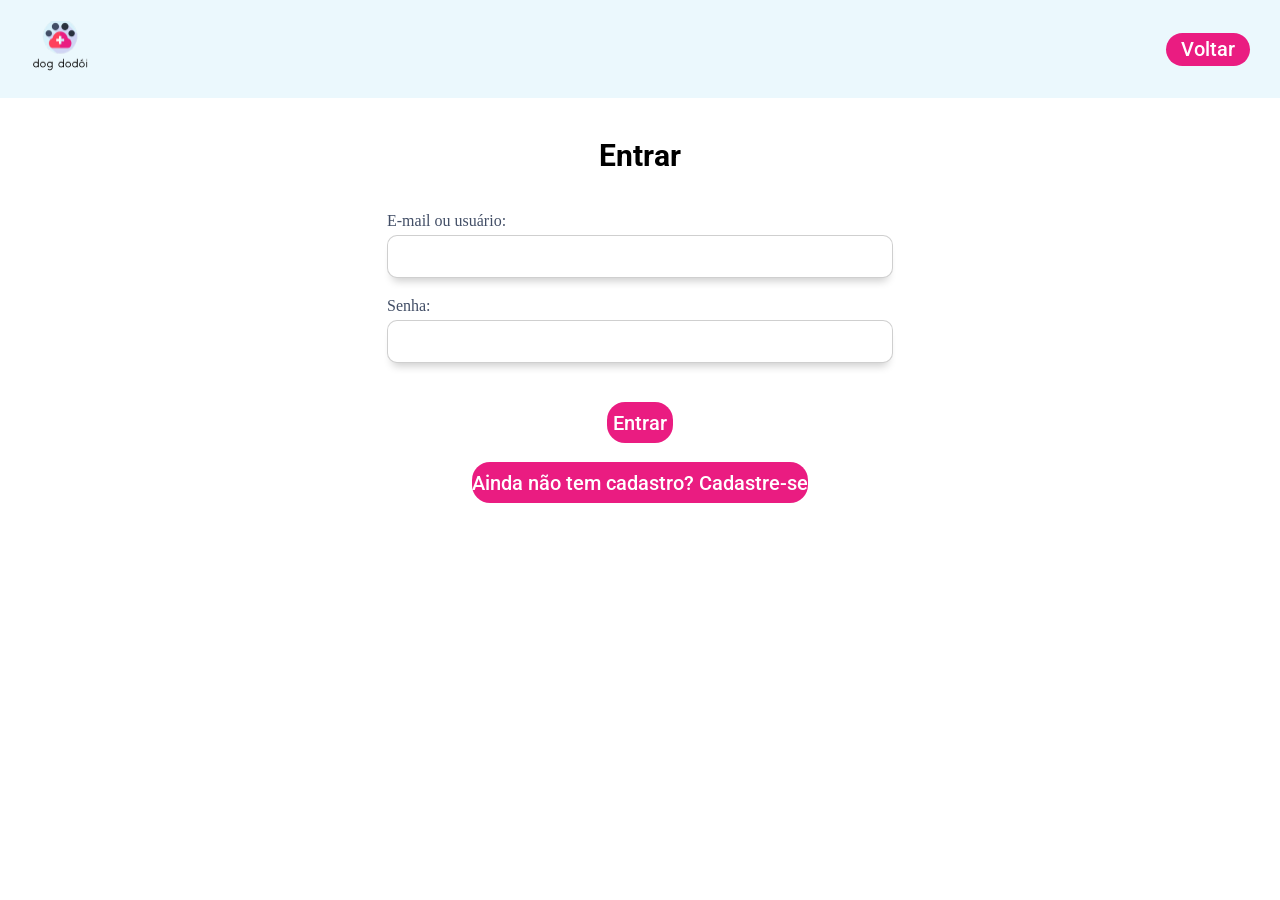
==== front/cliente.html @ 7dbb7b25 "Adiciona funcionalidade em JavaScript e corrige o HTML - Achata a estrutura: front/, img/ e styles/ " ====
<!DOCTYPE html>
<html lang="pt-br" data-protegida>
<head>
    <meta charset="UTF-8">
    <meta name="viewport" content="width=device-width, initial-scale=1.0">
    <title>Cadastro de clientes | Dog Dodói</title>
    <link rel="preconnect" href="https://fonts.googleapis.com">
    <link rel="preconnect" href="https://fonts.gstatic.com" crossorigin>
    <link rel="stylesheet" href="https://fonts.googleapis.com/css2?family=Inter:wght@400;500;700&family=Roboto:wght@400;500;700&display=swap">
    <link rel="stylesheet" href="../styles/Cliente.css">
    <link rel="stylesheet" href="../styles/componentes.css">
    <script src="../js/storage.js"></script>
    <script src="../js/util.js"></script>
    <script src="../js/auth.js"></script>
    <script src="../js/mascaras.js"></script>
    <script src="../js/cliente.js" defer></script>
</head>
<body>
    <header>
        <figure>
            <a href="dashBoard.html"><img src="../img/logo.png" alt="Dog Dodói - voltar ao painel"></a>
        </figure>
        <nav>
            <a href="index.html" data-sair>Sair</a>
        </nav>
    </header>

    <main>
        <form id="form-cliente">

        <h1 id="titulo">Cadastro de clientes</h1>

        <section class="pri">
            <div class="arr">
                <div class="nome">
                    <label for="nome">Nome completo</label>
                    <input type="text" id="nome" name="nome" required>
                </div>

                <div class="email">
                    <label for="email">E-mail</label>
                    <input type="email" id="email" name="email" required>
                </div>
            </div>
            <div class="arr">
                <div class="cpf">
                    <label for="cpf">CPF</label>
                    <input type="text" id="cpf" name="cpf" required inputmode="numeric"
                           data-mascara="cpf" placeholder="000.000.000-00">
                </div>

                <div class="zapp">
                    <label for="whatsapp">WhatsApp</label>
                    <input type="tel" id="whatsapp" name="whatsapp" required minlength="14"
                           data-mascara="telefone" placeholder="(18) 99123-1234">
                </div>

                <div class="outro">
                    <label for="outro-contato">Outro contato (opcional)</label>
                    <input type="tel" id="outro-contato" name="outroContato" minlength="14"
                           data-mascara="telefone">
                </div>

                <div class="data">
                    <label for="nascimento">Data de nascimento</label>
                    <input type="date" id="nascimento" name="nascimento" required>
                </div>
            </div>
        </section>

        <h2 class="p2">Endereço</h2>

        <section class="seg">
            <div class="arr">
            <div class="cep">
                <label for="cep">CEP</label>
                <input type="text" id="cep" name="cep" required inputmode="numeric" pattern="\d{5}-\d{3}"
                       title="CEP no formato 00000-000" data-mascara="cep" placeholder="00000-000">
            </div>

            <div class="cid">
                <label for="cidade">Cidade</label>
                <input type="text" id="cidade" name="cidade" required>
            </div>

            <div class="uf">
                <label for="uf">UF</label>
                <input type="text" id="uf" name="uf" required maxlength="2" pattern="[A-Za-z]{2}" title="Sigla do estado, ex.: SP">
            </div>
            </div>
            <div class="arr">
            <div class="rua">
                <label for="rua">Rua</label>
                <input type="text" id="rua" name="rua" required>
            </div>

            <div class="numero">
                <label for="numero">Número</label>
                <input type="text" id="numero" name="numero" required>
            </div>

            <div class="bairro">
                <label for="bairro">Bairro</label>
                <input type="text" id="bairro" name="bairro" required>
            </div>
            </div>
        </section>

        <section class="but">

                <div class="verde">
                    <button type="submit">Salvar</button>
                </div>

                <div class="vermelho">
                    <button type="button" id="cancelar">Cancelar</button>
                </div>

        </section>

        </form>
    </main>
</body>
</html>
---- styles/Cliente.css ----
* {
    margin: 0;
    padding: 0;
    border: 0;
}

a{
    text-decoration: none;
    font-family: 'Roboto', sans-serif;
    color: #FFFFFF;
    border-radius: 1.49vw;
    background-color: #EA1C81;
    font-size: 1.6vw;
}

header{
    background-color:#D8F1FB82;
    display: flex;
    justify-content: space-between;
}

header img{
    width: 5.23vw;
    height: 4.15vw;
    margin: 0.91vw 0 0.99vw 7.47vw;
}

header a{
    padding: 0.6vw  1.24vw 0.6vw;
}

header nav{
    margin: 2.07vw 4.15vw 2.07vw 0;
}

:hover button{
    cursor: pointer;
}

form input{
    display: block !important;
    border: 1px solid rgba(0, 0, 0, 0.19);
    box-shadow: 0px 8px 8px -5px rgba(0, 0, 0, 0.2);
    border-radius: 10px;
    margin-top: 0.41px;
}

label{
    color:#424E66;
    font-size: 0.99vw;
    margin-left: 0.49vw;
    font-family: 'Inter', sans-serif;
}

h1, h2{
    font-weight: 700;
    font-size: 2.49vw;
    font-family: 'Roboto', sans-serif;
    margin-left: 0.49vw;
}

.pri div{
    margin-top: 2.99vw;
}

.pri h1{
    margin-bottom: 0.74vw;
}

.seg div{
    margin-top: 1.99vw;
}

.p2{
    margin-top: 2.99vw;
}

.but{
    display: flex;
}

.but button{
    margin: 2.65vw 1.16vw 10.46vw 1.41vw;
    border-radius: 1.49vw;
    width: 18.27vw;
    height: 3.40vw;
    color:#FFFFFF;
    font-weight: 500;
    font-size: 1.66vw;
    font-family: 'Roboto', sans-serif;
}

.verde button{
    background: #1CF365;
}

.vermelho button{
    background: #DF2F2F;
}

.nome input{
    width: 40vw;
    height: 3.23vw;
}

.email input{
    width: 37.62vw;
    height: 3.23vw;
}

.cpf input{
    width: 25.58vw;
    height: 3.23vw;
}

.zapp input{
    width: 20vw;
    height: 3.23vw;
}

.outro input{
    width: 24.66vw;
    height: 3.23vw;
}

.data input{
    width: 11.12vw;
    height: 3.23vw;
}

.cep input{
    width: 25.58vw;
    height: 3.23vw;
}

.cid input{
    width: 45vw;
    height: 3.23vw;
}

.uf input{
    width: 11.12vw;
    height: 3.23vw;
}

.rua input{
    width: 45vw;
    height: 3.23vw;
}

.numero input{
    width: 11.12vw;
    height: 3.23vw;
}

.bairro input{
    width: 25.58vw;
    height: 3.23vw;
}

.numero{
    margin-right: 1.7vw;
}

.arr{
    display: flex;
}

.nome{
    margin-right: 2vw;
}

.cpf{
    margin-right: 3vw;
}

.zapp{
    margin-right: 2.6vw;
}

.outro{
    margin-right: 1.7vw;
}

.cep{
    margin-right: 3vw;
}

.cid{
    margin-right: 1.7vw;
}

.rua{
    margin-right:1.7vw;
}

@media screen and (max-width: 768px) {
    /* Estilos para telas menores que 768px */
    main {
    margin: 36px 8px 126px 8px;
    }
    
    header {
    flex-direction: column;
    }
    
    header img {
    margin: 11px auto 12px auto;
    }
    
    header nav {
    margin: 10px auto 25px auto;
    }
    
    .but {
    flex-direction: column;
    }
    
    .but button {
    margin: 16px auto 32px auto;
    }
    
    .arr {
    flex-direction: column;
    }
    
    .nome,
    .cpf,
    .zapp,
    .outro,
    .cep,
    .cid,
    .rua,
    .numero {
    margin-right: 0px;
    margin-bottom: 10px;
    }
    
    .nome input {
    width: 100%;
    }
    
    .email input {
    width: 100%;
    }
    
    .cpf input {
    width: 100%;
    }
    
    .zapp input {
    width: 100%;
    }
    
    .outro input {
    width: 100%;
    }
    
    .data input {
    width: 100%;
    }
    
    .cep input {
    width: 100%;
    }
    
    .cid input {
    width: 100%;
    }
    
    .uf input {
    width: 100%;
    }
    
    .rua input {
    width: 100%;
    }
    
    .numero input {
    width: 100%;
    }
    
    .bairro input {
    width: 100%;
    }
    }
    
    @media screen and (min-width: 769px) and (max-width: 1024px) {
    /* Estilos para telas entre 769px e 1024px */
    main {
    margin: 36px 16px 126px 16px;
    }
    
    header img {
    margin: 11px 0px 12px 60px;
    }
    }
    
    @media screen and (min-width: 1025px) {
    /* Estilos para telas maiores que 1024px */
    main {
    margin: 36px 16px 126px 90px;
    }
    
    header img {
    margin: 11px 0px 12px 90px;
    }
    }
---- styles/componentes.css ----
/* Elementos criados pelo JavaScript (avisos, tabelas, cards do painel).
   Carregado depois do CSS de cada página. */

:root {
    --rosa: #EA1C81;
    --texto: #424E66;
    --verde: #1E8E3E;
    --vermelho: #C62828;
}

/* Some da tela, mas continua sendo lido por leitores de tela. */
.oculto {
    position: absolute;
    width: 1px;
    height: 1px;
    overflow: hidden;
    clip: rect(0 0 0 0);
    white-space: nowrap;
}

/* Foco visível para quem navega pelo teclado. */
:focus-visible {
    outline: 3px solid var(--rosa);
    outline-offset: 2px;
}

/* O logo virou link; não herda o estilo de botão dos outros links. */
header figure a {
    background: none !important;
    padding: 0 !important;
}

.toast {
    position: fixed;
    right: 16px;
    bottom: 16px;
    z-index: 10;
    max-width: min(420px, calc(100vw - 32px));
    padding: 14px 18px;
    border-radius: 12px;
    color: #FFFFFF;
    font-family: 'Roboto', sans-serif;
    font-size: 16px;
    box-shadow: 0 8px 24px rgba(0, 0, 0, 0.2);
    animation: toast-entrar 0.25s ease-out;
}

.toast-sucesso { background: var(--verde); }
.toast-erro { background: var(--vermelho); }

@keyframes toast-entrar {
    from { opacity: 0; transform: translateY(12px); }
}

/* Painel */
.titulo-pagina {
    font-family: 'Roboto', sans-serif;
    font-size: 28px;
    margin: 24px 0;
}

.subtitulo {
    font-family: 'Roboto', sans-serif;
    font-size: 20px;
    margin: 32px 0 12px;
}

section > main {
    flex: 1;
    min-width: 0;
    padding-bottom: 40px;
}

.cards {
    display: grid;
    grid-template-columns: repeat(auto-fill, minmax(220px, 1fr));
    gap: 20px;
}

a.card {
    display: flex;
    flex-direction: column;
    gap: 10px;
    padding: 20px;
    border: 6px solid var(--cor-card-fundo);
    border-radius: 24px;
    background: #FFFFFF;
    color: #000000;
    font-family: 'Inter', sans-serif;
    font-size: 16px;
}

.card-titulo {
    align-self: flex-start;
    padding: 6px 16px;
    border-left: 8px solid var(--cor-card);
    border-radius: 999px;
    background: var(--cor-card-fundo);
    font-weight: 500;
    text-transform: uppercase;
}

.card-numero {
    font-size: 40px;
    font-weight: 400;
}

.card-descricao { color: #666666; }

.card-clientes { --cor-card: #FFC83D; --cor-card-fundo: #FFF1CC; }
.card-usuarios { --cor-card: #84CC16; --cor-card-fundo: #E8F7D6; }
.card-consultas { --cor-card: #9C4A82; --cor-card-fundo: #EEDCE7; }
.card-canceladas { --cor-card: #FF5A5F; --cor-card-fundo: #FFCCCC; }

/* Tabelas */
.tabela {
    width: 100%;
    border-collapse: collapse;
    font-family: 'Inter', sans-serif;
    font-size: 15px;
    color: var(--texto);
}

.tabela th {
    text-align: left;
    padding: 10px 12px;
    background: #D8F1FB;
    color: #000000;
}

.tabela td {
    padding: 10px 12px;
    border-bottom: 1px solid rgba(0, 0, 0, 0.1);
    vertical-align: middle;
}

.tabela .vazio {
    text-align: center;
    padding: 24px;
    color: #777777;
}

.tabela .acoes {
    white-space: nowrap;
    text-align: right;
}

.tabela a.link {
    background: none;
    color: var(--rosa);
    font-size: inherit;
    text-decoration: underline;
}

.botao-acao,
a.botao-acao {
    display: inline-block;
    margin-left: 6px;
    padding: 6px 12px;
    border: 1px solid var(--rosa);
    border-radius: 999px;
    background: #FFFFFF;
    color: var(--rosa);
    font-family: 'Roboto', sans-serif;
    font-size: 14px;
    font-weight: 500;
    text-decoration: none;
    cursor: pointer;
}

.botao-acao.perigo {
    border-color: var(--vermelho);
    color: var(--vermelho);
}

.botao-acao:disabled {
    opacity: 0.4;
    cursor: not-allowed;
}

.selo {
    padding: 3px 10px;
    border-radius: 999px;
    font-size: 13px;
    font-weight: 500;
}

.selo-agendada { background: #D8F1FB; color: #0B5A7A; }
.selo-realizada { background: #E8F7D6; color: #2F5B0A; }
.selo-cancelada { background: #FFCCCC; color: #8A1C1C; }

/* No celular, cada linha da tabela vira um bloco com rótulos. */
@media (max-width: 700px) {
    .tabela thead { display: none; }
    .tabela tr { display: block; padding: 8px 0; border-bottom: 1px solid rgba(0, 0, 0, 0.15); }
    .tabela td { display: block; border: none; padding: 4px 12px; }
    .tabela td[data-rotulo]::before {
        content: attr(data-rotulo) ': ';
        font-weight: 700;
    }
    .tabela .acoes { text-align: left; white-space: normal; }
    .tabela .acoes > :first-child { margin-left: 0; }
}

/* Link "cadastrar novo cliente" na tela de consulta */
#novo-cliente {
    display: inline-block;
    margin-top: 6px;
    color: var(--rosa);
    font-size: 14px;
}
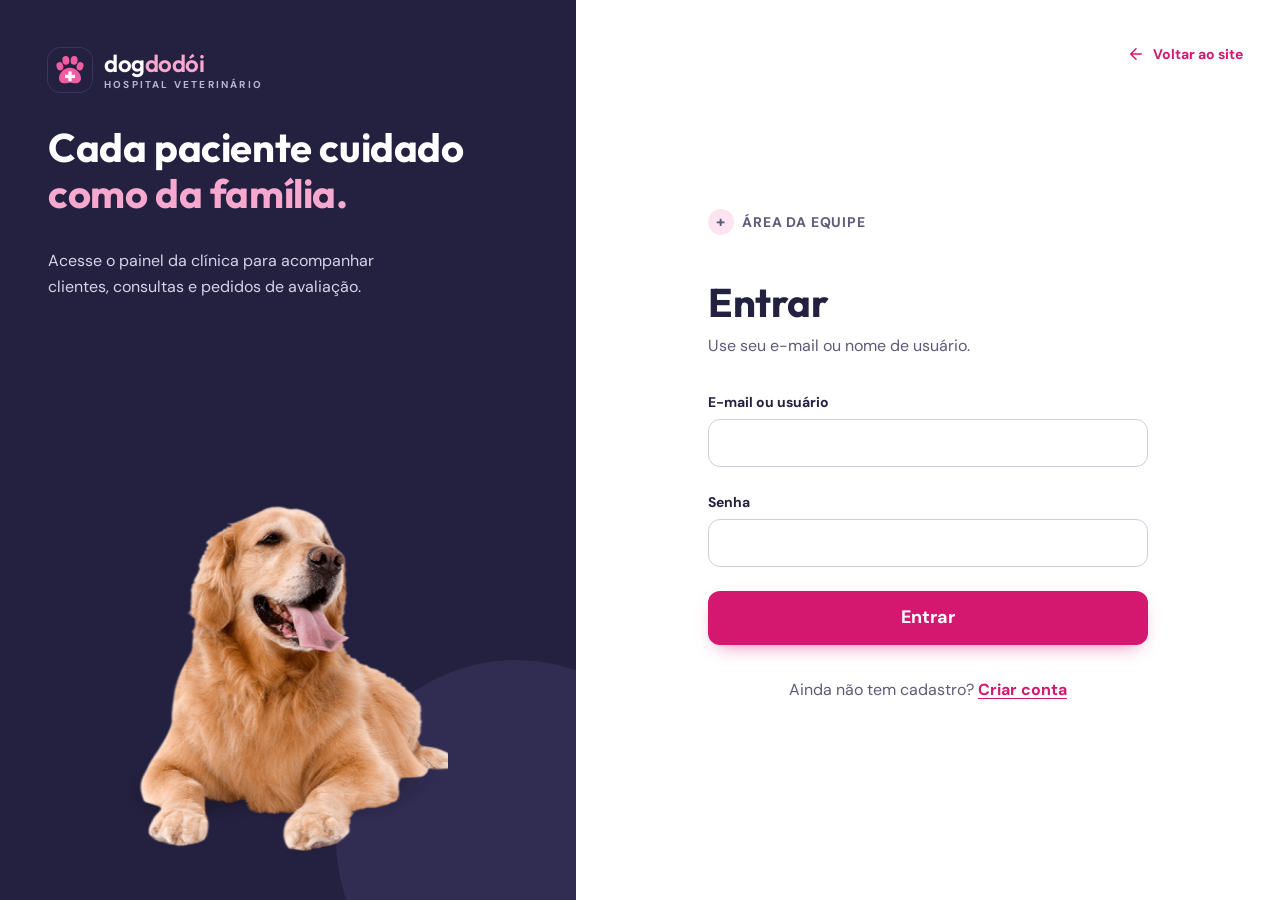
==== commit f8dfafb1: "Redesign do site e do painel com nova identidade visual - Nova biblioteca de estilos em styles/desig" ====
--- a/front/cliente.html
+++ b/front/cliente.html
@@ -3,122 +3,125 @@
 <head>
     <meta charset="UTF-8">
     <meta name="viewport" content="width=device-width, initial-scale=1.0">
-    <title>Cadastro de clientes | Dog Dodói</title>
+    <title>Novo cliente | Dog Dodói</title>
+    <link rel="icon" href="../img/marca.svg" type="image/svg+xml">
     <link rel="preconnect" href="https://fonts.googleapis.com">
     <link rel="preconnect" href="https://fonts.gstatic.com" crossorigin>
-    <link rel="stylesheet" href="https://fonts.googleapis.com/css2?family=Inter:wght@400;500;700&family=Roboto:wght@400;500;700&display=swap">
-    <link rel="stylesheet" href="../styles/Cliente.css">
-    <link rel="stylesheet" href="../styles/componentes.css">
+    <link rel="stylesheet" href="https://fonts.googleapis.com/css2?family=DM+Sans:opsz,wght@9..40,400;9..40,500;9..40,700&family=Outfit:wght@500;600;700&display=swap">
+    <link rel="stylesheet" href="../styles/design/tokens.css">
+    <link rel="stylesheet" href="../styles/design/base.css">
+    <link rel="stylesheet" href="../styles/design/components.css">
+    <link rel="stylesheet" href="../styles/design/admin.css">
     <script src="../js/storage.js"></script>
     <script src="../js/util.js"></script>
     <script src="../js/auth.js"></script>
     <script src="../js/mascaras.js"></script>
+    <script src="../js/icones.js" defer></script>
+    <script src="../js/layout.js" defer></script>
     <script src="../js/cliente.js" defer></script>
 </head>
-<body>
-    <header>
-        <figure>
-            <a href="dashBoard.html"><img src="../img/logo.png" alt="Dog Dodói - voltar ao painel"></a>
-        </figure>
-        <nav>
-            <a href="index.html" data-sair>Sair</a>
-        </nav>
-    </header>
+<body class="app" data-secao="clientes">
+    <a class="pular-conteudo" href="#conteudo">Pular para o conteúdo</a>
+    <aside class="app-lateral" id="menu-lateral"></aside>
 
-    <main>
-        <form id="form-cliente">
+    <div class="app-principal">
+        <header class="app-topo">
+            <button type="button" class="botao botao-secundario botao-pequeno app-menu-botao" data-abrir-menu
+                    aria-controls="menu-lateral" aria-expanded="false" data-icone="menu">Menu</button>
+            <nav class="trilha" aria-label="Você está em">
+                <ol>
+                    <li><a href="dashBoard.html">Painel</a></li>
+                    <li><a href="listaClientes.html">Clientes</a></li>
+                    <li><span aria-current="page" id="trilha-atual">Novo cliente</span></li>
+                </ol>
+            </nav>
+            <a class="botao botao-fantasma botao-pequeno" href="index.html" data-icone="site">Ver site</a>
+        </header>
 
-        <h1 id="titulo">Cadastro de clientes</h1>
+        <main class="app-conteudo formulario-pagina" id="conteudo">
+            <div class="pagina-cabecalho">
+                <div>
+                    <p class="contexto">Clientes</p>
+                    <h1 id="titulo">Novo cliente</h1>
+                    <p class="descricao">Campos com <span class="obrigatorio">*</span> são obrigatórios.</p>
+                </div>
+            </div>
 
-        <section class="pri">
-            <div class="arr">
-                <div class="nome">
-                    <label for="nome">Nome completo</label>
-                    <input type="text" id="nome" name="nome" required>
+            <form id="form-cliente" class="painel">
+                <div class="painel-corpo">
+                    <fieldset class="grupo-form">
+                        <legend>Dados pessoais</legend>
+                        <p class="grupo-form-descricao">Informações do tutor responsável pelo pet.</p>
+                        <div class="grade-campos">
+                            <div class="campo col-7">
+                                <label for="nome">Nome completo <span class="obrigatorio" aria-hidden="true">*</span></label>
+                                <input class="controle" type="text" id="nome" name="nome" required autocomplete="off">
+                            </div>
+                            <div class="campo col-5">
+                                <label for="nascimento">Data de nascimento <span class="obrigatorio" aria-hidden="true">*</span></label>
+                                <input class="controle" type="date" id="nascimento" name="nascimento" required>
+                            </div>
+                            <div class="campo col-5">
+                                <label for="cpf">CPF <span class="obrigatorio" aria-hidden="true">*</span></label>
+                                <input class="controle" type="text" id="cpf" name="cpf" required inputmode="numeric"
+                                       data-mascara="cpf" placeholder="000.000.000-00">
+                            </div>
+                            <div class="campo col-7">
+                                <label for="email">E-mail <span class="obrigatorio" aria-hidden="true">*</span></label>
+                                <input class="controle" type="email" id="email" name="email" required autocomplete="off">
+                            </div>
+                            <div class="campo col-6">
+                                <label for="whatsapp">WhatsApp <span class="obrigatorio" aria-hidden="true">*</span></label>
+                                <input class="controle" type="tel" id="whatsapp" name="whatsapp" required minlength="14"
+                                       data-mascara="telefone" placeholder="(18) 99123-1234">
+                            </div>
+                            <div class="campo col-6">
+                                <label for="outro-contato">Outro contato <span class="opcional">(opcional)</span></label>
+                                <input class="controle" type="tel" id="outro-contato" name="outroContato" minlength="14"
+                                       data-mascara="telefone">
+                            </div>
+                        </div>
+                    </fieldset>
+
+                    <fieldset class="grupo-form">
+                        <legend>Endereço</legend>
+                        <p class="grupo-form-descricao">Digite o CEP e preenchemos a rua, o bairro e a cidade.</p>
+                        <div class="grade-campos">
+                            <div class="campo col-4">
+                                <label for="cep">CEP <span class="obrigatorio" aria-hidden="true">*</span></label>
+                                <input class="controle" type="text" id="cep" name="cep" required inputmode="numeric" pattern="\d{5}-\d{3}"
+                                       title="CEP no formato 00000-000" data-mascara="cep" placeholder="00000-000">
+                            </div>
+                            <div class="campo col-6">
+                                <label for="cidade">Cidade <span class="obrigatorio" aria-hidden="true">*</span></label>
+                                <input class="controle" type="text" id="cidade" name="cidade" required>
+                            </div>
+                            <div class="campo col-2">
+                                <label for="uf">UF <span class="obrigatorio" aria-hidden="true">*</span></label>
+                                <input class="controle" type="text" id="uf" name="uf" required maxlength="2" pattern="[A-Za-z]{2}" title="Sigla do estado, ex.: SP">
+                            </div>
+                            <div class="campo col-8">
+                                <label for="rua">Rua <span class="obrigatorio" aria-hidden="true">*</span></label>
+                                <input class="controle" type="text" id="rua" name="rua" required>
+                            </div>
+                            <div class="campo col-4">
+                                <label for="numero">Número <span class="obrigatorio" aria-hidden="true">*</span></label>
+                                <input class="controle" type="text" id="numero" name="numero" required>
+                            </div>
+                            <div class="campo col-6">
+                                <label for="bairro">Bairro <span class="obrigatorio" aria-hidden="true">*</span></label>
+                                <input class="controle" type="text" id="bairro" name="bairro" required>
+                            </div>
+                        </div>
+                    </fieldset>
                 </div>
 
-                <div class="email">
-                    <label for="email">E-mail</label>
-                    <input type="email" id="email" name="email" required>
+                <div class="painel-rodape">
+                    <button type="button" class="botao botao-secundario" id="cancelar">Cancelar</button>
+                    <button type="submit" class="botao botao-primario">Salvar cliente</button>
                 </div>
-            </div>
-            <div class="arr">
-                <div class="cpf">
-                    <label for="cpf">CPF</label>
-                    <input type="text" id="cpf" name="cpf" required inputmode="numeric"
-                           data-mascara="cpf" placeholder="000.000.000-00">
-                </div>
-
-                <div class="zapp">
-                    <label for="whatsapp">WhatsApp</label>
-                    <input type="tel" id="whatsapp" name="whatsapp" required minlength="14"
-                           data-mascara="telefone" placeholder="(18) 99123-1234">
-                </div>
-
-                <div class="outro">
-                    <label for="outro-contato">Outro contato (opcional)</label>
-                    <input type="tel" id="outro-contato" name="outroContato" minlength="14"
-                           data-mascara="telefone">
-                </div>
-
-                <div class="data">
-                    <label for="nascimento">Data de nascimento</label>
-                    <input type="date" id="nascimento" name="nascimento" required>
-                </div>
-            </div>
-        </section>
-
-        <h2 class="p2">Endereço</h2>
-
-        <section class="seg">
-            <div class="arr">
-            <div class="cep">
-                <label for="cep">CEP</label>
-                <input type="text" id="cep" name="cep" required inputmode="numeric" pattern="\d{5}-\d{3}"
-                       title="CEP no formato 00000-000" data-mascara="cep" placeholder="00000-000">
-            </div>
-
-            <div class="cid">
-                <label for="cidade">Cidade</label>
-                <input type="text" id="cidade" name="cidade" required>
-            </div>
-
-            <div class="uf">
-                <label for="uf">UF</label>
-                <input type="text" id="uf" name="uf" required maxlength="2" pattern="[A-Za-z]{2}" title="Sigla do estado, ex.: SP">
-            </div>
-            </div>
-            <div class="arr">
-            <div class="rua">
-                <label for="rua">Rua</label>
-                <input type="text" id="rua" name="rua" required>
-            </div>
-
-            <div class="numero">
-                <label for="numero">Número</label>
-                <input type="text" id="numero" name="numero" required>
-            </div>
-
-            <div class="bairro">
-                <label for="bairro">Bairro</label>
-                <input type="text" id="bairro" name="bairro" required>
-            </div>
-            </div>
-        </section>
-
-        <section class="but">
-
-                <div class="verde">
-                    <button type="submit">Salvar</button>
-                </div>
-
-                <div class="vermelho">
-                    <button type="button" id="cancelar">Cancelar</button>
-                </div>
-
-        </section>
-
-        </form>
-    </main>
+            </form>
+        </main>
+    </div>
 </body>
 </html>
--- a/styles/design/tokens.css
+++ b/styles/design/tokens.css
@@ -0,0 +1,75 @@
+/* Tokens da identidade Dog Dodói: cores, tipografia, espaços e sombras.
+   Todas as outras folhas usam estas variáveis; troque aqui para mudar o tema. */
+:root {
+    /* Marca */
+    --marinho-900: #24203F;
+    --marinho-800: #2F2A50;
+    --marinho-700: #3A3560;
+    --marinho-200: #B9B5D6;
+    --rosa-700: #B0125C;
+    --rosa-600: #D4176F;   /* botões e links: branco por cima passa no AA */
+    --rosa-500: #EA1C81;   /* cor original da marca: destaques e títulos grandes */
+    --rosa-300: #F7A8CE;
+    --rosa-100: #FDE4F0;
+    --rosa-50: #FFF6FA;
+    --lavanda-200: #D5D8F3;
+    --lavanda-100: #E4E6F8;
+    --lavanda-50: #F3F4FD;
+
+    /* Neutros */
+    --texto: #24203F;
+    --texto-suave: #5E5A7A;
+    --texto-fraco: #8A87A3;
+    --borda: #E7E5F0;
+    --borda-forte: #CFCCE0;
+    --superficie: #FFFFFF;
+    --fundo: #F6F5FB;
+
+    /* Estados (sempre acompanhados de texto, nunca só a cor) */
+    --sucesso: #1D7A55;
+    --sucesso-fundo: #DDF5EA;
+    --sucesso-ponto: #34C28B;
+    --erro: #A3242E;
+    --erro-fundo: #FDE3E5;
+    --erro-forte: #C8323C;
+    --info: #3B3A8C;
+    --info-fundo: #E4E6F8;
+    --alerta: #8A5A00;
+    --alerta-fundo: #FFF1CC;
+
+    /* Tipografia */
+    --fonte-titulo: 'Outfit', 'Segoe UI', system-ui, sans-serif;
+    --fonte-corpo: 'DM Sans', 'Segoe UI', system-ui, sans-serif;
+    --texto-xs: 0.75rem;
+    --texto-sm: 0.875rem;
+    --texto-md: 1rem;
+    --texto-lg: 1.125rem;
+    --texto-xl: 1.375rem;
+    --texto-2xl: 1.75rem;
+    --texto-3xl: clamp(2rem, 4vw, 2.5rem);
+    --texto-hero: clamp(2.5rem, 6vw, 4.25rem);
+
+    /* Espaços */
+    --esp-1: 4px;
+    --esp-2: 8px;
+    --esp-3: 12px;
+    --esp-4: 16px;
+    --esp-5: 24px;
+    --esp-6: 32px;
+    --esp-7: 48px;
+    --esp-8: 72px;
+    --largura-max: 1200px;
+
+    /* Formas */
+    --raio-sm: 8px;
+    --raio-md: 12px;
+    --raio-lg: 20px;
+    --raio-xl: 32px;
+    --raio-total: 999px;
+    --sombra-sm: 0 1px 2px rgba(36, 32, 63, 0.06);
+    --sombra-md: 0 8px 24px -8px rgba(36, 32, 63, 0.14);
+    --sombra-lg: 0 24px 48px -16px rgba(36, 32, 63, 0.22);
+    --anel-foco: 0 0 0 3px rgba(212, 23, 111, 0.28);
+
+    --transicao: 160ms ease;
+}
--- a/styles/design/base.css
+++ b/styles/design/base.css
@@ -0,0 +1,114 @@
+/* Reset, tipografia e acessibilidade. Vale para o site e para o painel. */
+*,
+*::before,
+*::after {
+    box-sizing: border-box;
+}
+
+* {
+    margin: 0;
+}
+
+html {
+    -webkit-text-size-adjust: 100%;
+    scroll-behavior: smooth;
+    scroll-padding-top: 96px;
+}
+
+body {
+    min-height: 100vh;
+    background: var(--superficie);
+    color: var(--texto);
+    font-family: var(--fonte-corpo);
+    font-size: var(--texto-md);
+    line-height: 1.6;
+    -webkit-font-smoothing: antialiased;
+}
+
+h1, h2, h3, h4 {
+    font-family: var(--fonte-titulo);
+    font-weight: 600;
+    line-height: 1.15;
+    letter-spacing: -0.01em;
+    text-wrap: balance;
+}
+
+p {
+    text-wrap: pretty;
+}
+
+img,
+svg {
+    display: block;
+    max-width: 100%;
+}
+
+a {
+    color: var(--rosa-600);
+    text-decoration-thickness: 1px;
+    text-underline-offset: 3px;
+}
+
+a:hover {
+    color: var(--rosa-700);
+}
+
+button,
+input,
+select,
+textarea {
+    font: inherit;
+    color: inherit;
+}
+
+button {
+    cursor: pointer;
+}
+
+:focus-visible {
+    outline: 3px solid var(--rosa-500);
+    outline-offset: 2px;
+}
+
+::selection {
+    background: var(--rosa-100);
+}
+
+/* Some da tela, mas continua sendo lido por leitores de tela. */
+.oculto {
+    position: absolute !important;
+    width: 1px;
+    height: 1px;
+    overflow: hidden;
+    clip: rect(0 0 0 0);
+    white-space: nowrap;
+}
+
+.pular-conteudo {
+    position: absolute;
+    top: -100px;
+    left: var(--esp-4);
+    z-index: 100;
+    padding: var(--esp-2) var(--esp-4);
+    border-radius: var(--raio-sm);
+    background: var(--marinho-900);
+    color: #FFFFFF;
+}
+
+.pular-conteudo:focus {
+    top: var(--esp-2);
+    color: #FFFFFF;
+}
+
+@media (prefers-reduced-motion: reduce) {
+    html {
+        scroll-behavior: auto;
+    }
+
+    *,
+    *::before,
+    *::after {
+        animation-duration: 0.01ms !important;
+        transition-duration: 0.01ms !important;
+    }
+}
--- a/styles/design/components.css
+++ b/styles/design/components.css
@@ -0,0 +1,715 @@
+/* Componentes reutilizáveis. O catálogo completo está em front/guia-visual.html. */
+
+/* ---------- Marca ---------- */
+.marca {
+    display: inline-flex;
+    align-items: center;
+    gap: var(--esp-3);
+    color: var(--texto);
+    text-decoration: none;
+}
+
+.marca:hover {
+    color: var(--texto);
+}
+
+.marca-simbolo {
+    width: 44px;
+    height: 44px;
+    flex: none;
+}
+
+.marca-texto {
+    display: flex;
+    flex-direction: column;
+    line-height: 1;
+}
+
+.marca-nome {
+    font-family: var(--fonte-titulo);
+    font-size: 1.5rem;
+    font-weight: 600;
+    letter-spacing: -0.02em;
+}
+
+.marca-nome b {
+    color: var(--rosa-500);
+    font-weight: 600;
+}
+
+.marca-sub {
+    margin-top: 5px;
+    color: var(--texto-suave);
+    font-size: 0.625rem;
+    font-weight: 700;
+    letter-spacing: 0.22em;
+    text-transform: uppercase;
+    white-space: nowrap;
+}
+
+.marca-clara,
+.marca-clara:hover {
+    color: #FFFFFF;
+}
+
+.marca-clara .marca-simbolo {
+    border-radius: 13px;
+    box-shadow: 0 0 0 1px var(--marinho-700);
+}
+
+.marca-clara .marca-nome b {
+    color: var(--rosa-300);
+}
+
+.marca-clara .marca-sub {
+    color: var(--marinho-200);
+}
+
+/* ---------- Botões ---------- */
+.botao {
+    display: inline-flex;
+    align-items: center;
+    justify-content: center;
+    gap: var(--esp-2);
+    min-height: 44px;
+    padding: 10px 22px;
+    border: 1px solid transparent;
+    border-radius: var(--raio-md);
+    background: none;
+    font-family: var(--fonte-corpo);
+    font-size: var(--texto-md);
+    font-weight: 700;
+    line-height: 1.2;
+    text-align: center;
+    text-decoration: none;
+    white-space: nowrap;
+    transition: background var(--transicao), border-color var(--transicao), color var(--transicao), box-shadow var(--transicao), transform var(--transicao);
+}
+
+.botao svg {
+    width: 18px;
+    height: 18px;
+    flex: none;
+}
+
+.botao:active:not(:disabled) {
+    transform: translateY(1px);
+}
+
+.botao:disabled {
+    opacity: 0.45;
+    cursor: not-allowed;
+}
+
+.botao-primario {
+    background: var(--rosa-600);
+    color: #FFFFFF;
+    box-shadow: 0 8px 20px -10px rgba(212, 23, 111, 0.7);
+}
+
+.botao-primario:hover:not(:disabled) {
+    background: var(--rosa-700);
+    color: #FFFFFF;
+}
+
+.botao-escuro {
+    background: var(--marinho-900);
+    color: #FFFFFF;
+}
+
+.botao-escuro:hover:not(:disabled) {
+    background: var(--marinho-700);
+    color: #FFFFFF;
+}
+
+.botao-secundario {
+    border-color: var(--borda-forte);
+    background: var(--superficie);
+    color: var(--texto);
+}
+
+.botao-secundario:hover:not(:disabled) {
+    border-color: var(--marinho-900);
+    color: var(--texto);
+}
+
+.botao-fantasma {
+    color: var(--rosa-600);
+}
+
+.botao-fantasma:hover:not(:disabled) {
+    background: var(--rosa-50);
+    color: var(--rosa-700);
+}
+
+.botao-perigo {
+    border-color: #F2C4C8;
+    background: var(--superficie);
+    color: var(--erro);
+}
+
+.botao-perigo:hover:not(:disabled) {
+    border-color: var(--erro-forte);
+    background: var(--erro-fundo);
+    color: var(--erro);
+}
+
+.botao-pequeno {
+    min-height: 34px;
+    padding: 6px 12px;
+    border-radius: var(--raio-sm);
+    font-size: var(--texto-sm);
+}
+
+.botao-grande {
+    min-height: 54px;
+    padding: 14px 28px;
+    font-size: var(--texto-lg);
+}
+
+.botao-bloco {
+    width: 100%;
+}
+
+/* ---------- Textos auxiliares ---------- */
+.sobretitulo {
+    display: inline-flex;
+    align-items: center;
+    gap: var(--esp-2);
+    color: var(--rosa-600);
+    font-size: var(--texto-sm);
+    font-weight: 700;
+    letter-spacing: 0.06em;
+    text-transform: uppercase;
+}
+
+.sobretitulo::before {
+    content: '+';
+    display: grid;
+    place-items: center;
+    width: 26px;
+    height: 26px;
+    border-radius: 50%;
+    background: var(--rosa-100);
+    font-size: 1rem;
+    line-height: 1;
+}
+
+.texto-suave {
+    color: var(--texto-suave);
+}
+
+/* ---------- Selos de situação ---------- */
+.selo {
+    display: inline-flex;
+    align-items: center;
+    gap: 6px;
+    padding: 3px 10px;
+    border-radius: var(--raio-total);
+    background: var(--lavanda-50);
+    color: var(--texto-suave);
+    font-size: var(--texto-sm);
+    font-weight: 700;
+    white-space: nowrap;
+}
+
+.selo::before {
+    content: '';
+    width: 7px;
+    height: 7px;
+    border-radius: 50%;
+    background: currentColor;
+}
+
+.selo-agendada { background: var(--info-fundo); color: var(--info); }
+.selo-realizada { background: var(--sucesso-fundo); color: var(--sucesso); }
+.selo-cancelada { background: var(--erro-fundo); color: var(--erro); }
+
+/* ---------- Formulários ---------- */
+.grupo-form {
+    border: 0;
+    padding: 0;
+    min-width: 0;
+}
+
+.grupo-form + .grupo-form {
+    margin-top: var(--esp-6);
+    padding-top: var(--esp-6);
+    border-top: 1px solid var(--borda);
+}
+
+/* float tira a legenda de cima da borda do fieldset e a põe no conteúdo. */
+.grupo-form legend {
+    float: left;
+    width: 100%;
+    padding: 0;
+    margin-bottom: var(--esp-1);
+    font-family: var(--fonte-titulo);
+    font-size: var(--texto-lg);
+    font-weight: 600;
+}
+
+.grupo-form legend + * {
+    clear: both;
+}
+
+.grupo-form-descricao {
+    margin-bottom: var(--esp-5);
+    color: var(--texto-suave);
+    font-size: var(--texto-sm);
+}
+
+.grade-campos {
+    display: grid;
+    grid-template-columns: repeat(12, minmax(0, 1fr));
+    gap: var(--esp-5) var(--esp-4);
+}
+
+.grade-campos > * { grid-column: span 12; }
+
+@media (min-width: 720px) {
+    .grade-campos .col-2 { grid-column: span 2; }
+    .grade-campos .col-3 { grid-column: span 3; }
+    .grade-campos .col-4 { grid-column: span 4; }
+    .grade-campos .col-5 { grid-column: span 5; }
+    .grade-campos .col-6 { grid-column: span 6; }
+    .grade-campos .col-7 { grid-column: span 7; }
+    .grade-campos .col-8 { grid-column: span 8; }
+}
+
+.campo {
+    display: flex;
+    flex-direction: column;
+    gap: 6px;
+    min-width: 0;
+}
+
+.campo label {
+    color: var(--texto);
+    font-size: var(--texto-sm);
+    font-weight: 700;
+}
+
+.obrigatorio {
+    color: var(--rosa-600);
+}
+
+.opcional {
+    color: var(--texto-fraco);
+    font-weight: 400;
+}
+
+.controle {
+    width: 100%;
+    min-height: 46px;
+    padding: 10px 14px;
+    border: 1px solid var(--borda-forte);
+    border-radius: var(--raio-md);
+    background: var(--superficie);
+    color: var(--texto);
+    transition: border-color var(--transicao), box-shadow var(--transicao);
+}
+
+.controle::placeholder {
+    color: var(--texto-fraco);
+}
+
+.controle:hover {
+    border-color: var(--texto-fraco);
+}
+
+.controle:focus {
+    border-color: var(--rosa-600);
+    box-shadow: var(--anel-foco);
+    outline: none;
+}
+
+.controle:user-invalid {
+    border-color: var(--erro-forte);
+    background: #FFFBFB;
+}
+
+.controle:disabled {
+    background: var(--fundo);
+    color: var(--texto-fraco);
+    cursor: not-allowed;
+}
+
+textarea.controle {
+    min-height: 140px;
+    resize: vertical;
+}
+
+select.controle {
+    appearance: none;
+    padding-right: 40px;
+    background-image: url("data:image/svg+xml,%3Csvg xmlns='http://www.w3.org/2000/svg' width='12' height='8' fill='none' stroke='%235E5A7A' stroke-width='2' stroke-linecap='round' stroke-linejoin='round'%3E%3Cpath d='M1 1.5l5 5 5-5'/%3E%3C/svg%3E");
+    background-repeat: no-repeat;
+    background-position: right 14px center;
+}
+
+.campo-ajuda {
+    color: var(--texto-suave);
+    font-size: var(--texto-xs);
+}
+
+.campo-busca {
+    position: relative;
+}
+
+.campo-busca svg {
+    position: absolute;
+    top: 50%;
+    left: 14px;
+    width: 18px;
+    height: 18px;
+    color: var(--texto-fraco);
+    transform: translateY(-50%);
+    pointer-events: none;
+}
+
+.campo-busca .controle {
+    padding-left: 42px;
+}
+
+/* ---------- Painéis ---------- */
+.painel {
+    border: 1px solid var(--borda);
+    border-radius: var(--raio-lg);
+    background: var(--superficie);
+    box-shadow: var(--sombra-sm);
+    /* Tabela larga demais rola dentro do painel em vez de vazar. */
+    overflow-x: auto;
+}
+
+.painel-cabecalho {
+    display: flex;
+    flex-wrap: wrap;
+    align-items: center;
+    justify-content: space-between;
+    gap: var(--esp-3);
+    padding: var(--esp-5) var(--esp-5) 0;
+}
+
+.painel-cabecalho h2 {
+    font-size: var(--texto-lg);
+}
+
+.painel-corpo {
+    padding: var(--esp-5);
+}
+
+.painel-rodape {
+    display: flex;
+    flex-wrap: wrap;
+    justify-content: flex-end;
+    gap: var(--esp-3);
+    padding: var(--esp-4) var(--esp-5);
+    border-top: 1px solid var(--borda);
+    border-radius: 0 0 var(--raio-lg) var(--raio-lg);
+    background: var(--lavanda-50);
+}
+
+/* ---------- Barra de ferramentas (busca, filtros) ---------- */
+.barra-ferramentas {
+    display: flex;
+    flex-wrap: wrap;
+    align-items: center;
+    gap: var(--esp-3);
+    padding: var(--esp-4) var(--esp-5);
+    border-bottom: 1px solid var(--borda);
+}
+
+.barra-ferramentas .campo-busca {
+    flex: 1 1 260px;
+    max-width: 420px;
+}
+
+.barra-ferramentas .resumo {
+    margin-left: auto;
+    color: var(--texto-suave);
+    font-size: var(--texto-sm);
+}
+
+.filtros {
+    display: flex;
+    flex-wrap: wrap;
+    gap: var(--esp-2);
+    padding: 0;
+    border: 0;
+}
+
+.filtro {
+    position: relative;
+}
+
+.filtro input {
+    position: absolute;
+    opacity: 0;
+}
+
+.filtro span {
+    display: inline-block;
+    padding: 7px 14px;
+    border: 1px solid var(--borda-forte);
+    border-radius: var(--raio-total);
+    background: var(--superficie);
+    color: var(--texto-suave);
+    font-size: var(--texto-sm);
+    font-weight: 700;
+    cursor: pointer;
+    transition: all var(--transicao);
+}
+
+.filtro input:checked + span {
+    border-color: var(--marinho-900);
+    background: var(--marinho-900);
+    color: #FFFFFF;
+}
+
+.filtro input:focus-visible + span {
+    outline: 3px solid var(--rosa-500);
+    outline-offset: 2px;
+}
+
+/* ---------- Tabelas ---------- */
+.tabela {
+    width: 100%;
+    border-collapse: collapse;
+    font-size: var(--texto-sm);
+}
+
+.tabela th {
+    padding: 12px var(--esp-5);
+    border-bottom: 1px solid var(--borda);
+    color: var(--texto-suave);
+    font-size: var(--texto-xs);
+    font-weight: 700;
+    letter-spacing: 0.06em;
+    text-align: left;
+    text-transform: uppercase;
+    white-space: nowrap;
+}
+
+.tabela td {
+    padding: 14px var(--esp-5);
+    border-bottom: 1px solid var(--borda);
+    vertical-align: middle;
+}
+
+.tabela tbody tr:last-child td {
+    border-bottom: 0;
+}
+
+.tabela tbody tr:hover td {
+    background: var(--lavanda-50);
+}
+
+.tabela .principal {
+    color: var(--texto);
+    font-weight: 700;
+}
+
+.tabela .principal .selo {
+    margin-left: var(--esp-2);
+}
+
+.tabela .secundario {
+    display: block;
+    color: var(--texto-suave);
+    font-weight: 400;
+}
+
+.tabela .acoes {
+    text-align: right;
+    white-space: nowrap;
+}
+
+.tabela .acoes > * + * {
+    margin-left: 6px;
+}
+
+.tabela td.vazio,
+.tabela tbody tr:hover td.vazio {
+    padding: var(--esp-7) var(--esp-5);
+    background: none;
+    color: var(--texto-suave);
+    text-align: center;
+}
+
+.vazio strong {
+    display: block;
+    margin-bottom: 4px;
+    color: var(--texto);
+    font-family: var(--fonte-titulo);
+    font-size: var(--texto-lg);
+}
+
+.vazio .botao {
+    margin-top: var(--esp-4);
+}
+
+/* No celular, cada linha vira um cartão com rótulos. */
+@media (max-width: 760px) {
+    .tabela thead {
+        display: none;
+    }
+
+    .tabela tr {
+        display: block;
+        padding: var(--esp-3) 0;
+        border-bottom: 1px solid var(--borda);
+    }
+
+    .tabela tbody tr:last-child {
+        border-bottom: 0;
+    }
+
+    .tabela td {
+        display: block;
+        padding: 5px var(--esp-5);
+        border: 0;
+    }
+
+    /* Rótulo na 1ª coluna; tudo o que a célula tiver vai para a 2ª. */
+    .tabela td[data-rotulo] {
+        display: grid;
+        grid-template-columns: 104px minmax(0, 1fr);
+        column-gap: var(--esp-3);
+        align-items: baseline;
+    }
+
+    .tabela td[data-rotulo] > * {
+        grid-column: 2;
+        justify-self: start;
+    }
+
+    .tabela td[data-rotulo]::before {
+        content: attr(data-rotulo);
+        grid-column: 1;
+        grid-row: 1;
+        color: var(--texto-suave);
+        font-size: var(--texto-xs);
+        font-weight: 700;
+        letter-spacing: 0.04em;
+        text-transform: uppercase;
+    }
+
+    .tabela .acoes {
+        display: flex;
+        flex-wrap: wrap;
+        gap: var(--esp-2);
+        padding-top: var(--esp-3);
+        text-align: left;
+        white-space: normal;
+    }
+
+    .tabela .acoes > * + * {
+        margin-left: 0;
+    }
+
+    .tabela tbody tr:hover td {
+        background: none;
+    }
+}
+
+/* ---------- Indicadores do painel ---------- */
+.indicador {
+    display: flex;
+    flex-direction: column;
+    gap: var(--esp-2);
+    padding: var(--esp-5);
+    border: 1px solid var(--borda);
+    border-radius: var(--raio-lg);
+    background: var(--superficie);
+    box-shadow: var(--sombra-sm);
+    color: var(--texto);
+    text-decoration: none;
+    transition: border-color var(--transicao), box-shadow var(--transicao), transform var(--transicao);
+}
+
+a.indicador:hover {
+    border-color: var(--borda-forte);
+    box-shadow: var(--sombra-md);
+    color: var(--texto);
+    transform: translateY(-2px);
+}
+
+.indicador-icone {
+    display: grid;
+    place-items: center;
+    width: 44px;
+    height: 44px;
+    border-radius: var(--raio-md);
+    background: var(--cor-fundo, var(--lavanda-100));
+    color: var(--cor, var(--info));
+}
+
+.indicador-icone svg {
+    width: 22px;
+    height: 22px;
+}
+
+.indicador-numero {
+    margin-top: var(--esp-2);
+    font-family: var(--fonte-titulo);
+    font-size: 2.25rem;
+    font-weight: 600;
+    line-height: 1;
+}
+
+.indicador-rotulo {
+    color: var(--texto-suave);
+    font-size: var(--texto-sm);
+}
+
+.indicador-rosa { --cor: var(--rosa-600); --cor-fundo: var(--rosa-100); }
+.indicador-lavanda { --cor: var(--info); --cor-fundo: var(--lavanda-100); }
+.indicador-verde { --cor: var(--sucesso); --cor-fundo: var(--sucesso-fundo); }
+.indicador-vermelho { --cor: var(--erro); --cor-fundo: var(--erro-fundo); }
+
+/* ---------- Avisos (toast) ---------- */
+.toast {
+    position: fixed;
+    right: var(--esp-4);
+    bottom: var(--esp-4);
+    z-index: 50;
+    display: flex;
+    align-items: flex-start;
+    gap: var(--esp-3);
+    max-width: min(420px, calc(100vw - 32px));
+    padding: 14px 18px;
+    border-radius: var(--raio-md);
+    background: var(--marinho-900);
+    box-shadow: var(--sombra-lg);
+    color: #FFFFFF;
+    font-size: var(--texto-sm);
+    font-weight: 500;
+    animation: toast-entrar 220ms ease-out;
+}
+
+.toast::before {
+    content: '';
+    flex: none;
+    width: 10px;
+    height: 10px;
+    margin-top: 5px;
+    border-radius: 50%;
+}
+
+.toast-sucesso::before { background: var(--sucesso-ponto); }
+.toast-erro::before { background: #FF6B74; }
+
+@keyframes toast-entrar {
+    from { opacity: 0; transform: translateY(12px); }
+}
+
+/* ---------- Ponto "ao vivo" (24 horas) ---------- */
+.ponto-vivo {
+    display: inline-block;
+    width: 9px;
+    height: 9px;
+    border-radius: 50%;
+    background: var(--sucesso-ponto);
+    box-shadow: 0 0 0 4px rgba(52, 194, 139, 0.2);
+}
--- a/styles/design/admin.css
+++ b/styles/design/admin.css
@@ -0,0 +1,356 @@
+/* Painel administrativo: menu lateral, barra superior e conteúdo.
+   O menu é montado pelo js/layout.js dentro de <aside id="menu-lateral">. */
+
+.app {
+    display: grid;
+    grid-template-columns: 272px minmax(0, 1fr);
+    min-height: 100vh;
+    background: var(--fundo);
+}
+
+/* ---------- Menu lateral ---------- */
+.app-lateral {
+    position: sticky;
+    top: 0;
+    display: flex;
+    flex-direction: column;
+    height: 100vh;
+    padding: var(--esp-5) var(--esp-4);
+    overflow-y: auto;
+    background: var(--marinho-900);
+    color: #D6D3EA;
+}
+
+.app-lateral .marca {
+    margin: 0 var(--esp-2) var(--esp-6);
+}
+
+.menu-grupo + .menu-grupo {
+    margin-top: var(--esp-5);
+}
+
+.menu-grupo-titulo {
+    margin: 0 var(--esp-3) var(--esp-2);
+    color: var(--marinho-200);
+    font-size: var(--texto-xs);
+    font-weight: 700;
+    letter-spacing: 0.1em;
+    text-transform: uppercase;
+}
+
+.menu-grupo ul {
+    display: grid;
+    gap: 2px;
+    padding: 0;
+    list-style: none;
+}
+
+.menu-link {
+    position: relative;
+    display: flex;
+    align-items: center;
+    gap: var(--esp-3);
+    padding: 10px var(--esp-3);
+    border-radius: var(--raio-md);
+    color: #E9E7F5;
+    font-weight: 500;
+    text-decoration: none;
+    transition: background var(--transicao), color var(--transicao);
+}
+
+.menu-link svg {
+    width: 20px;
+    height: 20px;
+    flex: none;
+    color: var(--marinho-200);
+}
+
+.menu-link:hover {
+    background: var(--marinho-800);
+    color: #FFFFFF;
+}
+
+.menu-link[aria-current='page'] {
+    background: var(--marinho-700);
+    color: #FFFFFF;
+    font-weight: 700;
+}
+
+.menu-link[aria-current='page'] svg {
+    color: var(--rosa-300);
+}
+
+.menu-link[aria-current='page']::before {
+    content: '';
+    position: absolute;
+    top: 10px;
+    bottom: 10px;
+    left: calc(-1 * var(--esp-4));
+    width: 4px;
+    border-radius: 0 4px 4px 0;
+    background: var(--rosa-500);
+}
+
+.menu-usuario {
+    display: flex;
+    align-items: center;
+    gap: var(--esp-3);
+    margin-top: auto;
+    padding: var(--esp-3);
+    border-radius: var(--raio-md);
+    background: var(--marinho-800);
+}
+
+.avatar {
+    display: grid;
+    place-items: center;
+    width: 38px;
+    height: 38px;
+    flex: none;
+    border-radius: 50%;
+    background: var(--rosa-500);
+    color: #FFFFFF;
+    font-family: var(--fonte-titulo);
+    font-weight: 600;
+}
+
+.menu-usuario-dados {
+    flex: 1;
+    min-width: 0;
+    line-height: 1.3;
+}
+
+.menu-usuario-dados strong {
+    display: block;
+    overflow: hidden;
+    color: #FFFFFF;
+    font-size: var(--texto-sm);
+    text-overflow: ellipsis;
+    white-space: nowrap;
+}
+
+.menu-usuario-dados span {
+    display: block;
+    overflow: hidden;
+    color: var(--marinho-200);
+    font-size: var(--texto-xs);
+    text-overflow: ellipsis;
+    white-space: nowrap;
+}
+
+.menu-sair {
+    display: grid;
+    place-items: center;
+    width: 34px;
+    height: 34px;
+    flex: none;
+    border-radius: var(--raio-sm);
+    color: var(--marinho-200);
+}
+
+.menu-sair:hover {
+    background: var(--marinho-700);
+    color: #FFFFFF;
+}
+
+.menu-sair svg {
+    width: 18px;
+    height: 18px;
+}
+
+/* ---------- Barra superior ---------- */
+.app-principal {
+    display: flex;
+    flex-direction: column;
+    min-width: 0;
+}
+
+.app-topo {
+    position: sticky;
+    top: 0;
+    z-index: 10;
+    display: flex;
+    align-items: center;
+    gap: var(--esp-4);
+    min-height: 64px;
+    padding: 0 var(--esp-6);
+    border-bottom: 1px solid var(--borda);
+    background: rgba(255, 255, 255, 0.92);
+    backdrop-filter: blur(10px);
+}
+
+.app-topo .botao:last-child {
+    margin-left: auto;
+}
+
+.app-menu-botao {
+    display: none;
+}
+
+.trilha ol {
+    display: flex;
+    flex-wrap: wrap;
+    align-items: center;
+    gap: var(--esp-2);
+    padding: 0;
+    color: var(--texto-suave);
+    font-size: var(--texto-sm);
+    list-style: none;
+}
+
+.trilha li + li::before {
+    content: '/';
+    margin-right: var(--esp-2);
+    color: var(--borda-forte);
+}
+
+.trilha a {
+    color: var(--texto-suave);
+    text-decoration: none;
+}
+
+.trilha a:hover {
+    color: var(--rosa-600);
+}
+
+.trilha [aria-current='page'] {
+    color: var(--texto);
+    font-weight: 700;
+}
+
+/* ---------- Conteúdo ---------- */
+.app-conteudo {
+    width: 100%;
+    max-width: 1240px;
+    padding: var(--esp-6);
+}
+
+.pagina-cabecalho {
+    display: flex;
+    flex-wrap: wrap;
+    align-items: flex-end;
+    justify-content: space-between;
+    gap: var(--esp-4);
+    margin-bottom: var(--esp-6);
+}
+
+.pagina-cabecalho h1 {
+    font-size: var(--texto-2xl);
+    font-weight: 700;
+}
+
+.pagina-cabecalho .contexto {
+    margin-bottom: var(--esp-1);
+    color: var(--rosa-600);
+    font-size: var(--texto-sm);
+    font-weight: 700;
+}
+
+.pagina-cabecalho .descricao {
+    margin-top: var(--esp-1);
+    color: var(--texto-suave);
+}
+
+.pagina-acoes {
+    display: flex;
+    flex-wrap: wrap;
+    gap: var(--esp-3);
+}
+
+.grade-indicadores {
+    display: grid;
+    grid-template-columns: repeat(auto-fit, minmax(210px, 1fr));
+    gap: var(--esp-4);
+    margin-bottom: var(--esp-5);
+}
+
+.grade-paineis {
+    display: grid;
+    grid-template-columns: minmax(0, 1.25fr) minmax(0, 1fr);
+    gap: var(--esp-5);
+    align-items: start;
+}
+
+@media (max-width: 1180px) {
+    .grade-paineis {
+        grid-template-columns: minmax(0, 1fr);
+    }
+}
+
+.formulario-pagina {
+    max-width: 920px;
+}
+
+/* ---------- Celular e tablet: menu vira gaveta ---------- */
+.app-fundo-menu {
+    display: none;
+}
+
+@media (max-width: 1024px) {
+    .app {
+        grid-template-columns: minmax(0, 1fr);
+    }
+
+    .app-lateral {
+        position: fixed;
+        top: 0;
+        bottom: 0;
+        left: 0;
+        z-index: 40;
+        width: 280px;
+        transform: translateX(-100%);
+        /* visibility tira os links fechados da ordem do Tab. */
+        visibility: hidden;
+        transition: transform 220ms ease, visibility 220ms;
+    }
+
+    .menu-aberto .app-lateral {
+        transform: none;
+        visibility: visible;
+        box-shadow: var(--sombra-lg);
+    }
+
+    .menu-aberto .app-fundo-menu {
+        position: fixed;
+        inset: 0;
+        z-index: 30;
+        display: block;
+        background: rgba(36, 32, 63, 0.45);
+    }
+
+    .app-menu-botao {
+        display: inline-flex;
+    }
+
+    .app-topo {
+        padding: 0 var(--esp-4);
+    }
+
+    .app-conteudo {
+        padding: var(--esp-5) var(--esp-4);
+    }
+}
+
+@media (max-width: 560px) {
+    .trilha {
+        display: none;
+    }
+
+    .grade-indicadores {
+        grid-template-columns: repeat(2, minmax(0, 1fr));
+        gap: var(--esp-3);
+    }
+
+    .indicador {
+        padding: var(--esp-4);
+    }
+
+    .indicador-numero {
+        font-size: 1.75rem;
+    }
+
+    .pagina-acoes,
+    .pagina-acoes .botao {
+        width: 100%;
+    }
+}
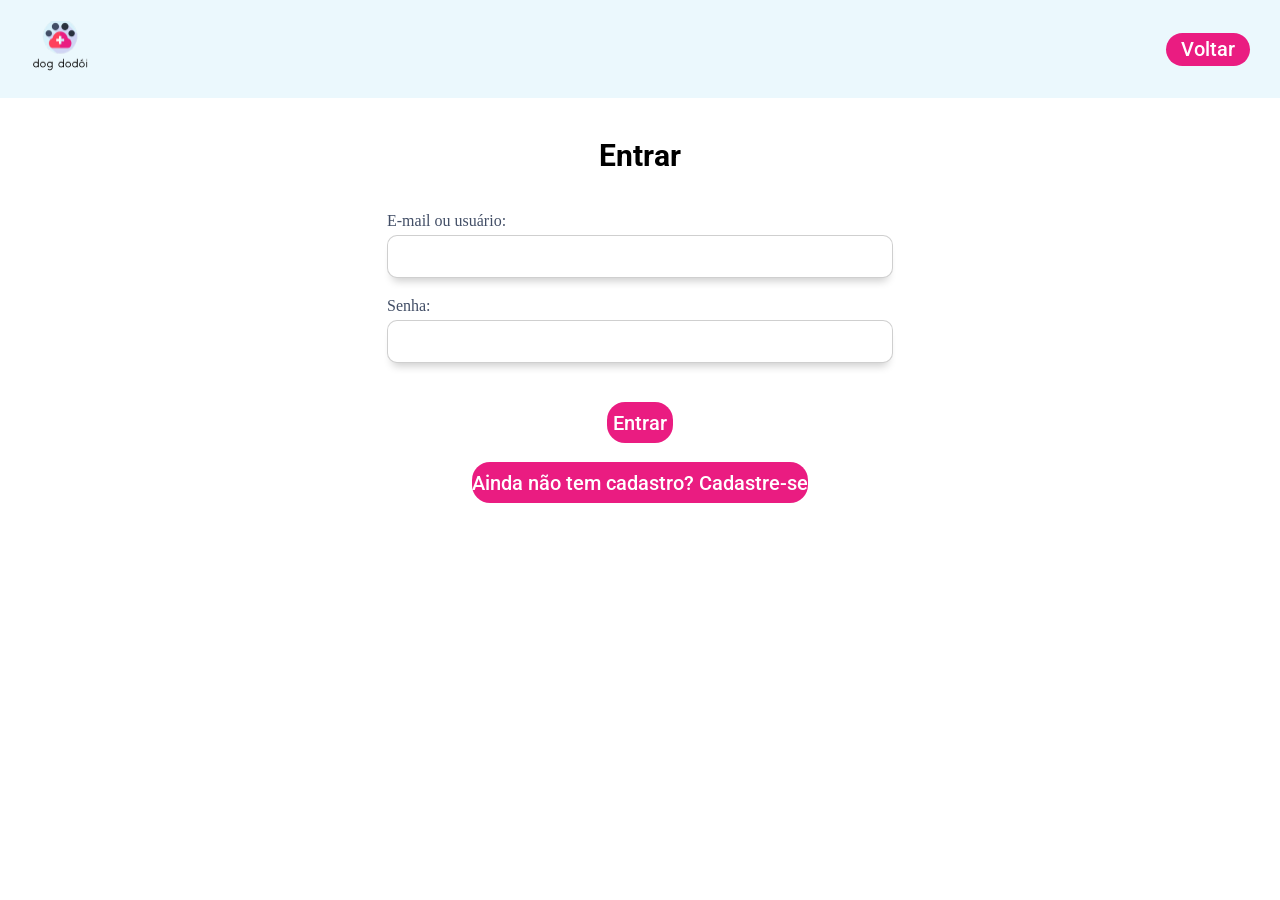
==== commit 6853366d: "Merge 7dbb7b257b878c3a4b341f27a884c9e8720b69db into 530e9d57e9250304dd9b8686cfd7e64be2cac88b" ====
--- a/front/cliente.html
+++ b/front/cliente.html
@@ -3,125 +3,122 @@
 <head>
     <meta charset="UTF-8">
     <meta name="viewport" content="width=device-width, initial-scale=1.0">
-    <title>Novo cliente | Dog Dodói</title>
-    <link rel="icon" href="../img/marca.svg" type="image/svg+xml">
+    <title>Cadastro de clientes | Dog Dodói</title>
     <link rel="preconnect" href="https://fonts.googleapis.com">
     <link rel="preconnect" href="https://fonts.gstatic.com" crossorigin>
-    <link rel="stylesheet" href="https://fonts.googleapis.com/css2?family=DM+Sans:opsz,wght@9..40,400;9..40,500;9..40,700&family=Outfit:wght@500;600;700&display=swap">
-    <link rel="stylesheet" href="../styles/design/tokens.css">
-    <link rel="stylesheet" href="../styles/design/base.css">
-    <link rel="stylesheet" href="../styles/design/components.css">
-    <link rel="stylesheet" href="../styles/design/admin.css">
+    <link rel="stylesheet" href="https://fonts.googleapis.com/css2?family=Inter:wght@400;500;700&family=Roboto:wght@400;500;700&display=swap">
+    <link rel="stylesheet" href="../styles/Cliente.css">
+    <link rel="stylesheet" href="../styles/componentes.css">
     <script src="../js/storage.js"></script>
     <script src="../js/util.js"></script>
     <script src="../js/auth.js"></script>
     <script src="../js/mascaras.js"></script>
-    <script src="../js/icones.js" defer></script>
-    <script src="../js/layout.js" defer></script>
     <script src="../js/cliente.js" defer></script>
 </head>
-<body class="app" data-secao="clientes">
-    <a class="pular-conteudo" href="#conteudo">Pular para o conteúdo</a>
-    <aside class="app-lateral" id="menu-lateral"></aside>
+<body>
+    <header>
+        <figure>
+            <a href="dashBoard.html"><img src="../img/logo.png" alt="Dog Dodói - voltar ao painel"></a>
+        </figure>
+        <nav>
+            <a href="index.html" data-sair>Sair</a>
+        </nav>
+    </header>
 
-    <div class="app-principal">
-        <header class="app-topo">
-            <button type="button" class="botao botao-secundario botao-pequeno app-menu-botao" data-abrir-menu
-                    aria-controls="menu-lateral" aria-expanded="false" data-icone="menu">Menu</button>
-            <nav class="trilha" aria-label="Você está em">
-                <ol>
-                    <li><a href="dashBoard.html">Painel</a></li>
-                    <li><a href="listaClientes.html">Clientes</a></li>
-                    <li><span aria-current="page" id="trilha-atual">Novo cliente</span></li>
-                </ol>
-            </nav>
-            <a class="botao botao-fantasma botao-pequeno" href="index.html" data-icone="site">Ver site</a>
-        </header>
+    <main>
+        <form id="form-cliente">
 
-        <main class="app-conteudo formulario-pagina" id="conteudo">
-            <div class="pagina-cabecalho">
-                <div>
-                    <p class="contexto">Clientes</p>
-                    <h1 id="titulo">Novo cliente</h1>
-                    <p class="descricao">Campos com <span class="obrigatorio">*</span> são obrigatórios.</p>
+        <h1 id="titulo">Cadastro de clientes</h1>
+
+        <section class="pri">
+            <div class="arr">
+                <div class="nome">
+                    <label for="nome">Nome completo</label>
+                    <input type="text" id="nome" name="nome" required>
+                </div>
+
+                <div class="email">
+                    <label for="email">E-mail</label>
+                    <input type="email" id="email" name="email" required>
                 </div>
             </div>
-
-            <form id="form-cliente" class="painel">
-                <div class="painel-corpo">
-                    <fieldset class="grupo-form">
-                        <legend>Dados pessoais</legend>
-                        <p class="grupo-form-descricao">Informações do tutor responsável pelo pet.</p>
-                        <div class="grade-campos">
-                            <div class="campo col-7">
-                                <label for="nome">Nome completo <span class="obrigatorio" aria-hidden="true">*</span></label>
-                                <input class="controle" type="text" id="nome" name="nome" required autocomplete="off">
-                            </div>
-                            <div class="campo col-5">
-                                <label for="nascimento">Data de nascimento <span class="obrigatorio" aria-hidden="true">*</span></label>
-                                <input class="controle" type="date" id="nascimento" name="nascimento" required>
-                            </div>
-                            <div class="campo col-5">
-                                <label for="cpf">CPF <span class="obrigatorio" aria-hidden="true">*</span></label>
-                                <input class="controle" type="text" id="cpf" name="cpf" required inputmode="numeric"
-                                       data-mascara="cpf" placeholder="000.000.000-00">
-                            </div>
-                            <div class="campo col-7">
-                                <label for="email">E-mail <span class="obrigatorio" aria-hidden="true">*</span></label>
-                                <input class="controle" type="email" id="email" name="email" required autocomplete="off">
-                            </div>
-                            <div class="campo col-6">
-                                <label for="whatsapp">WhatsApp <span class="obrigatorio" aria-hidden="true">*</span></label>
-                                <input class="controle" type="tel" id="whatsapp" name="whatsapp" required minlength="14"
-                                       data-mascara="telefone" placeholder="(18) 99123-1234">
-                            </div>
-                            <div class="campo col-6">
-                                <label for="outro-contato">Outro contato <span class="opcional">(opcional)</span></label>
-                                <input class="controle" type="tel" id="outro-contato" name="outroContato" minlength="14"
-                                       data-mascara="telefone">
-                            </div>
-                        </div>
-                    </fieldset>
-
-                    <fieldset class="grupo-form">
-                        <legend>Endereço</legend>
-                        <p class="grupo-form-descricao">Digite o CEP e preenchemos a rua, o bairro e a cidade.</p>
-                        <div class="grade-campos">
-                            <div class="campo col-4">
-                                <label for="cep">CEP <span class="obrigatorio" aria-hidden="true">*</span></label>
-                                <input class="controle" type="text" id="cep" name="cep" required inputmode="numeric" pattern="\d{5}-\d{3}"
-                                       title="CEP no formato 00000-000" data-mascara="cep" placeholder="00000-000">
-                            </div>
-                            <div class="campo col-6">
-                                <label for="cidade">Cidade <span class="obrigatorio" aria-hidden="true">*</span></label>
-                                <input class="controle" type="text" id="cidade" name="cidade" required>
-                            </div>
-                            <div class="campo col-2">
-                                <label for="uf">UF <span class="obrigatorio" aria-hidden="true">*</span></label>
-                                <input class="controle" type="text" id="uf" name="uf" required maxlength="2" pattern="[A-Za-z]{2}" title="Sigla do estado, ex.: SP">
-                            </div>
-                            <div class="campo col-8">
-                                <label for="rua">Rua <span class="obrigatorio" aria-hidden="true">*</span></label>
-                                <input class="controle" type="text" id="rua" name="rua" required>
-                            </div>
-                            <div class="campo col-4">
-                                <label for="numero">Número <span class="obrigatorio" aria-hidden="true">*</span></label>
-                                <input class="controle" type="text" id="numero" name="numero" required>
-                            </div>
-                            <div class="campo col-6">
-                                <label for="bairro">Bairro <span class="obrigatorio" aria-hidden="true">*</span></label>
-                                <input class="controle" type="text" id="bairro" name="bairro" required>
-                            </div>
-                        </div>
-                    </fieldset>
+            <div class="arr">
+                <div class="cpf">
+                    <label for="cpf">CPF</label>
+                    <input type="text" id="cpf" name="cpf" required inputmode="numeric"
+                           data-mascara="cpf" placeholder="000.000.000-00">
                 </div>
 
-                <div class="painel-rodape">
-                    <button type="button" class="botao botao-secundario" id="cancelar">Cancelar</button>
-                    <button type="submit" class="botao botao-primario">Salvar cliente</button>
+                <div class="zapp">
+                    <label for="whatsapp">WhatsApp</label>
+                    <input type="tel" id="whatsapp" name="whatsapp" required minlength="14"
+                           data-mascara="telefone" placeholder="(18) 99123-1234">
                 </div>
-            </form>
-        </main>
-    </div>
+
+                <div class="outro">
+                    <label for="outro-contato">Outro contato (opcional)</label>
+                    <input type="tel" id="outro-contato" name="outroContato" minlength="14"
+                           data-mascara="telefone">
+                </div>
+
+                <div class="data">
+                    <label for="nascimento">Data de nascimento</label>
+                    <input type="date" id="nascimento" name="nascimento" required>
+                </div>
+            </div>
+        </section>
+
+        <h2 class="p2">Endereço</h2>
+
+        <section class="seg">
+            <div class="arr">
+            <div class="cep">
+                <label for="cep">CEP</label>
+                <input type="text" id="cep" name="cep" required inputmode="numeric" pattern="\d{5}-\d{3}"
+                       title="CEP no formato 00000-000" data-mascara="cep" placeholder="00000-000">
+            </div>
+
+            <div class="cid">
+                <label for="cidade">Cidade</label>
+                <input type="text" id="cidade" name="cidade" required>
+            </div>
+
+            <div class="uf">
+                <label for="uf">UF</label>
+                <input type="text" id="uf" name="uf" required maxlength="2" pattern="[A-Za-z]{2}" title="Sigla do estado, ex.: SP">
+            </div>
+            </div>
+            <div class="arr">
+            <div class="rua">
+                <label for="rua">Rua</label>
+                <input type="text" id="rua" name="rua" required>
+            </div>
+
+            <div class="numero">
+                <label for="numero">Número</label>
+                <input type="text" id="numero" name="numero" required>
+            </div>
+
+            <div class="bairro">
+                <label for="bairro">Bairro</label>
+                <input type="text" id="bairro" name="bairro" required>
+            </div>
+            </div>
+        </section>
+
+        <section class="but">
+
+                <div class="verde">
+                    <button type="submit">Salvar</button>
+                </div>
+
+                <div class="vermelho">
+                    <button type="button" id="cancelar">Cancelar</button>
+                </div>
+
+        </section>
+
+        </form>
+    </main>
 </body>
 </html>
--- a/styles/Cliente.css
+++ b/styles/Cliente.css
@@ -0,0 +1,308 @@
+* {
+    margin: 0;
+    padding: 0;
+    border: 0;
+}
+
+a{
+    text-decoration: none;
+    font-family: 'Roboto', sans-serif;
+    color: #FFFFFF;
+    border-radius: 1.49vw;
+    background-color: #EA1C81;
+    font-size: 1.6vw;
+}
+
+header{
+    background-color:#D8F1FB82;
+    display: flex;
+    justify-content: space-between;
+}
+
+header img{
+    width: 5.23vw;
+    height: 4.15vw;
+    margin: 0.91vw 0 0.99vw 7.47vw;
+}
+
+header a{
+    padding: 0.6vw  1.24vw 0.6vw;
+}
+
+header nav{
+    margin: 2.07vw 4.15vw 2.07vw 0;
+}
+
+:hover button{
+    cursor: pointer;
+}
+
+form input{
+    display: block !important;
+    border: 1px solid rgba(0, 0, 0, 0.19);
+    box-shadow: 0px 8px 8px -5px rgba(0, 0, 0, 0.2);
+    border-radius: 10px;
+    margin-top: 0.41px;
+}
+
+label{
+    color:#424E66;
+    font-size: 0.99vw;
+    margin-left: 0.49vw;
+    font-family: 'Inter', sans-serif;
+}
+
+h1, h2{
+    font-weight: 700;
+    font-size: 2.49vw;
+    font-family: 'Roboto', sans-serif;
+    margin-left: 0.49vw;
+}
+
+.pri div{
+    margin-top: 2.99vw;
+}
+
+.pri h1{
+    margin-bottom: 0.74vw;
+}
+
+.seg div{
+    margin-top: 1.99vw;
+}
+
+.p2{
+    margin-top: 2.99vw;
+}
+
+.but{
+    display: flex;
+}
+
+.but button{
+    margin: 2.65vw 1.16vw 10.46vw 1.41vw;
+    border-radius: 1.49vw;
+    width: 18.27vw;
+    height: 3.40vw;
+    color:#FFFFFF;
+    font-weight: 500;
+    font-size: 1.66vw;
+    font-family: 'Roboto', sans-serif;
+}
+
+.verde button{
+    background: #1CF365;
+}
+
+.vermelho button{
+    background: #DF2F2F;
+}
+
+.nome input{
+    width: 40vw;
+    height: 3.23vw;
+}
+
+.email input{
+    width: 37.62vw;
+    height: 3.23vw;
+}
+
+.cpf input{
+    width: 25.58vw;
+    height: 3.23vw;
+}
+
+.zapp input{
+    width: 20vw;
+    height: 3.23vw;
+}
+
+.outro input{
+    width: 24.66vw;
+    height: 3.23vw;
+}
+
+.data input{
+    width: 11.12vw;
+    height: 3.23vw;
+}
+
+.cep input{
+    width: 25.58vw;
+    height: 3.23vw;
+}
+
+.cid input{
+    width: 45vw;
+    height: 3.23vw;
+}
+
+.uf input{
+    width: 11.12vw;
+    height: 3.23vw;
+}
+
+.rua input{
+    width: 45vw;
+    height: 3.23vw;
+}
+
+.numero input{
+    width: 11.12vw;
+    height: 3.23vw;
+}
+
+.bairro input{
+    width: 25.58vw;
+    height: 3.23vw;
+}
+
+.numero{
+    margin-right: 1.7vw;
+}
+
+.arr{
+    display: flex;
+}
+
+.nome{
+    margin-right: 2vw;
+}
+
+.cpf{
+    margin-right: 3vw;
+}
+
+.zapp{
+    margin-right: 2.6vw;
+}
+
+.outro{
+    margin-right: 1.7vw;
+}
+
+.cep{
+    margin-right: 3vw;
+}
+
+.cid{
+    margin-right: 1.7vw;
+}
+
+.rua{
+    margin-right:1.7vw;
+}
+
+@media screen and (max-width: 768px) {
+    /* Estilos para telas menores que 768px */
+    main {
+    margin: 36px 8px 126px 8px;
+    }
+    
+    header {
+    flex-direction: column;
+    }
+    
+    header img {
+    margin: 11px auto 12px auto;
+    }
+    
+    header nav {
+    margin: 10px auto 25px auto;
+    }
+    
+    .but {
+    flex-direction: column;
+    }
+    
+    .but button {
+    margin: 16px auto 32px auto;
+    }
+    
+    .arr {
+    flex-direction: column;
+    }
+    
+    .nome,
+    .cpf,
+    .zapp,
+    .outro,
+    .cep,
+    .cid,
+    .rua,
+    .numero {
+    margin-right: 0px;
+    margin-bottom: 10px;
+    }
+    
+    .nome input {
+    width: 100%;
+    }
+    
+    .email input {
+    width: 100%;
+    }
+    
+    .cpf input {
+    width: 100%;
+    }
+    
+    .zapp input {
+    width: 100%;
+    }
+    
+    .outro input {
+    width: 100%;
+    }
+    
+    .data input {
+    width: 100%;
+    }
+    
+    .cep input {
+    width: 100%;
+    }
+    
+    .cid input {
+    width: 100%;
+    }
+    
+    .uf input {
+    width: 100%;
+    }
+    
+    .rua input {
+    width: 100%;
+    }
+    
+    .numero input {
+    width: 100%;
+    }
+    
+    .bairro input {
+    width: 100%;
+    }
+    }
+    
+    @media screen and (min-width: 769px) and (max-width: 1024px) {
+    /* Estilos para telas entre 769px e 1024px */
+    main {
+    margin: 36px 16px 126px 16px;
+    }
+    
+    header img {
+    margin: 11px 0px 12px 60px;
+    }
+    }
+    
+    @media screen and (min-width: 1025px) {
+    /* Estilos para telas maiores que 1024px */
+    main {
+    margin: 36px 16px 126px 90px;
+    }
+    
+    header img {
+    margin: 11px 0px 12px 90px;
+    }
+    }
--- a/styles/componentes.css
+++ b/styles/componentes.css
@@ -0,0 +1,211 @@
+/* Elementos criados pelo JavaScript (avisos, tabelas, cards do painel).
+   Carregado depois do CSS de cada página. */
+
+:root {
+    --rosa: #EA1C81;
+    --texto: #424E66;
+    --verde: #1E8E3E;
+    --vermelho: #C62828;
+}
+
+/* Some da tela, mas continua sendo lido por leitores de tela. */
+.oculto {
+    position: absolute;
+    width: 1px;
+    height: 1px;
+    overflow: hidden;
+    clip: rect(0 0 0 0);
+    white-space: nowrap;
+}
+
+/* Foco visível para quem navega pelo teclado. */
+:focus-visible {
+    outline: 3px solid var(--rosa);
+    outline-offset: 2px;
+}
+
+/* O logo virou link; não herda o estilo de botão dos outros links. */
+header figure a {
+    background: none !important;
+    padding: 0 !important;
+}
+
+.toast {
+    position: fixed;
+    right: 16px;
+    bottom: 16px;
+    z-index: 10;
+    max-width: min(420px, calc(100vw - 32px));
+    padding: 14px 18px;
+    border-radius: 12px;
+    color: #FFFFFF;
+    font-family: 'Roboto', sans-serif;
+    font-size: 16px;
+    box-shadow: 0 8px 24px rgba(0, 0, 0, 0.2);
+    animation: toast-entrar 0.25s ease-out;
+}
+
+.toast-sucesso { background: var(--verde); }
+.toast-erro { background: var(--vermelho); }
+
+@keyframes toast-entrar {
+    from { opacity: 0; transform: translateY(12px); }
+}
+
+/* Painel */
+.titulo-pagina {
+    font-family: 'Roboto', sans-serif;
+    font-size: 28px;
+    margin: 24px 0;
+}
+
+.subtitulo {
+    font-family: 'Roboto', sans-serif;
+    font-size: 20px;
+    margin: 32px 0 12px;
+}
+
+section > main {
+    flex: 1;
+    min-width: 0;
+    padding-bottom: 40px;
+}
+
+.cards {
+    display: grid;
+    grid-template-columns: repeat(auto-fill, minmax(220px, 1fr));
+    gap: 20px;
+}
+
+a.card {
+    display: flex;
+    flex-direction: column;
+    gap: 10px;
+    padding: 20px;
+    border: 6px solid var(--cor-card-fundo);
+    border-radius: 24px;
+    background: #FFFFFF;
+    color: #000000;
+    font-family: 'Inter', sans-serif;
+    font-size: 16px;
+}
+
+.card-titulo {
+    align-self: flex-start;
+    padding: 6px 16px;
+    border-left: 8px solid var(--cor-card);
+    border-radius: 999px;
+    background: var(--cor-card-fundo);
+    font-weight: 500;
+    text-transform: uppercase;
+}
+
+.card-numero {
+    font-size: 40px;
+    font-weight: 400;
+}
+
+.card-descricao { color: #666666; }
+
+.card-clientes { --cor-card: #FFC83D; --cor-card-fundo: #FFF1CC; }
+.card-usuarios { --cor-card: #84CC16; --cor-card-fundo: #E8F7D6; }
+.card-consultas { --cor-card: #9C4A82; --cor-card-fundo: #EEDCE7; }
+.card-canceladas { --cor-card: #FF5A5F; --cor-card-fundo: #FFCCCC; }
+
+/* Tabelas */
+.tabela {
+    width: 100%;
+    border-collapse: collapse;
+    font-family: 'Inter', sans-serif;
+    font-size: 15px;
+    color: var(--texto);
+}
+
+.tabela th {
+    text-align: left;
+    padding: 10px 12px;
+    background: #D8F1FB;
+    color: #000000;
+}
+
+.tabela td {
+    padding: 10px 12px;
+    border-bottom: 1px solid rgba(0, 0, 0, 0.1);
+    vertical-align: middle;
+}
+
+.tabela .vazio {
+    text-align: center;
+    padding: 24px;
+    color: #777777;
+}
+
+.tabela .acoes {
+    white-space: nowrap;
+    text-align: right;
+}
+
+.tabela a.link {
+    background: none;
+    color: var(--rosa);
+    font-size: inherit;
+    text-decoration: underline;
+}
+
+.botao-acao,
+a.botao-acao {
+    display: inline-block;
+    margin-left: 6px;
+    padding: 6px 12px;
+    border: 1px solid var(--rosa);
+    border-radius: 999px;
+    background: #FFFFFF;
+    color: var(--rosa);
+    font-family: 'Roboto', sans-serif;
+    font-size: 14px;
+    font-weight: 500;
+    text-decoration: none;
+    cursor: pointer;
+}
+
+.botao-acao.perigo {
+    border-color: var(--vermelho);
+    color: var(--vermelho);
+}
+
+.botao-acao:disabled {
+    opacity: 0.4;
+    cursor: not-allowed;
+}
+
+.selo {
+    padding: 3px 10px;
+    border-radius: 999px;
+    font-size: 13px;
+    font-weight: 500;
+}
+
+.selo-agendada { background: #D8F1FB; color: #0B5A7A; }
+.selo-realizada { background: #E8F7D6; color: #2F5B0A; }
+.selo-cancelada { background: #FFCCCC; color: #8A1C1C; }
+
+/* No celular, cada linha da tabela vira um bloco com rótulos. */
+@media (max-width: 700px) {
+    .tabela thead { display: none; }
+    .tabela tr { display: block; padding: 8px 0; border-bottom: 1px solid rgba(0, 0, 0, 0.15); }
+    .tabela td { display: block; border: none; padding: 4px 12px; }
+    .tabela td[data-rotulo]::before {
+        content: attr(data-rotulo) ': ';
+        font-weight: 700;
+    }
+    .tabela .acoes { text-align: left; white-space: normal; }
+    .tabela .acoes > :first-child { margin-left: 0; }
+}
+
+/* Link "cadastrar novo cliente" na tela de consulta */
+#novo-cliente {
+    display: inline-block;
+    margin-top: 6px;
+    color: var(--rosa);
+    font-size: 14px;
+}
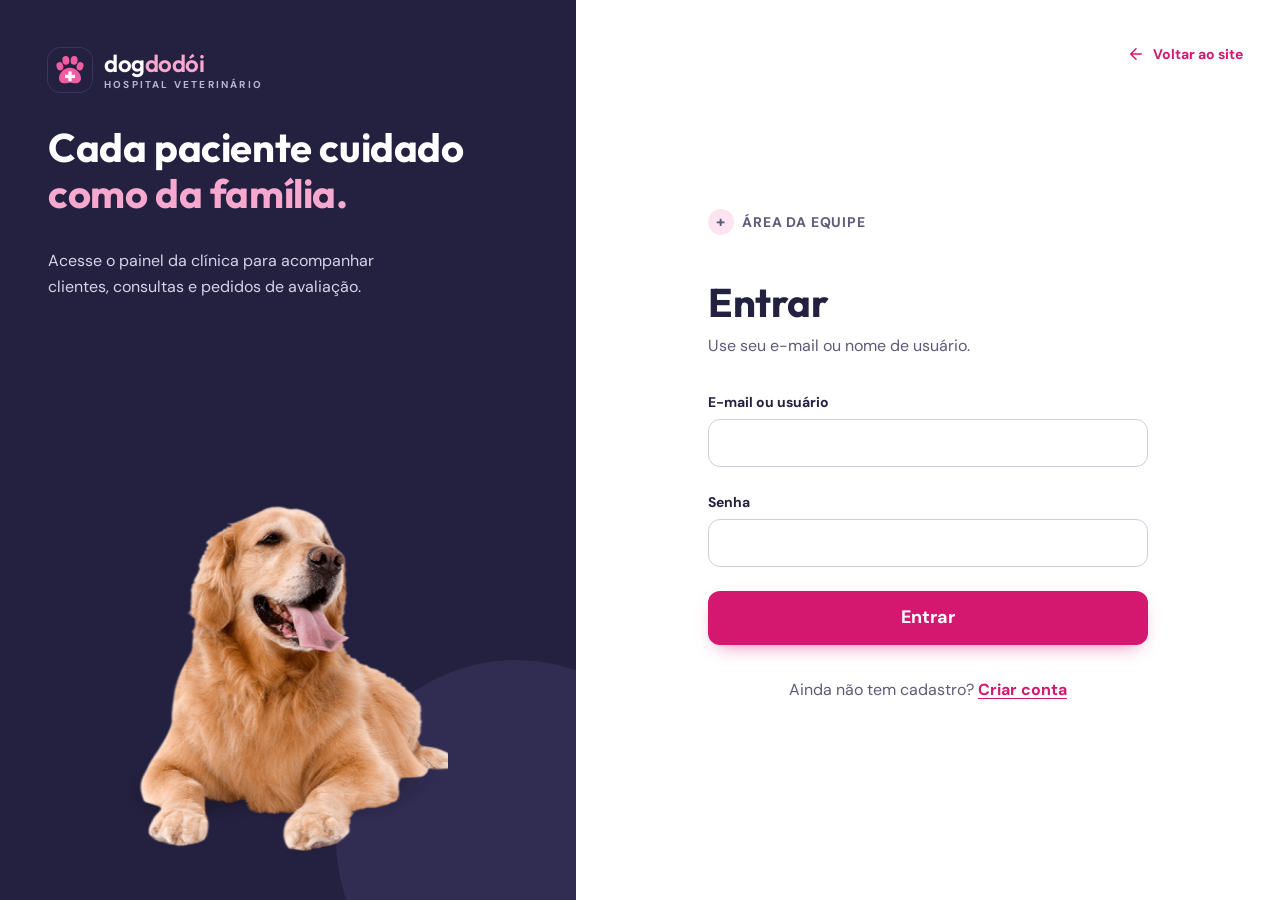
==== commit 7d94084b: "Merge f8dfafb1d876dffd65171b9ed3d43679959f3952 into 530e9d57e9250304dd9b8686cfd7e64be2cac88b" ====
--- a/front/cliente.html
+++ b/front/cliente.html
@@ -3,122 +3,125 @@
 <head>
     <meta charset="UTF-8">
     <meta name="viewport" content="width=device-width, initial-scale=1.0">
-    <title>Cadastro de clientes | Dog Dodói</title>
+    <title>Novo cliente | Dog Dodói</title>
+    <link rel="icon" href="../img/marca.svg" type="image/svg+xml">
     <link rel="preconnect" href="https://fonts.googleapis.com">
     <link rel="preconnect" href="https://fonts.gstatic.com" crossorigin>
-    <link rel="stylesheet" href="https://fonts.googleapis.com/css2?family=Inter:wght@400;500;700&family=Roboto:wght@400;500;700&display=swap">
-    <link rel="stylesheet" href="../styles/Cliente.css">
-    <link rel="stylesheet" href="../styles/componentes.css">
+    <link rel="stylesheet" href="https://fonts.googleapis.com/css2?family=DM+Sans:opsz,wght@9..40,400;9..40,500;9..40,700&family=Outfit:wght@500;600;700&display=swap">
+    <link rel="stylesheet" href="../styles/design/tokens.css">
+    <link rel="stylesheet" href="../styles/design/base.css">
+    <link rel="stylesheet" href="../styles/design/components.css">
+    <link rel="stylesheet" href="../styles/design/admin.css">
     <script src="../js/storage.js"></script>
     <script src="../js/util.js"></script>
     <script src="../js/auth.js"></script>
     <script src="../js/mascaras.js"></script>
+    <script src="../js/icones.js" defer></script>
+    <script src="../js/layout.js" defer></script>
     <script src="../js/cliente.js" defer></script>
 </head>
-<body>
-    <header>
-        <figure>
-            <a href="dashBoard.html"><img src="../img/logo.png" alt="Dog Dodói - voltar ao painel"></a>
-        </figure>
-        <nav>
-            <a href="index.html" data-sair>Sair</a>
-        </nav>
-    </header>
+<body class="app" data-secao="clientes">
+    <a class="pular-conteudo" href="#conteudo">Pular para o conteúdo</a>
+    <aside class="app-lateral" id="menu-lateral"></aside>
 
-    <main>
-        <form id="form-cliente">
+    <div class="app-principal">
+        <header class="app-topo">
+            <button type="button" class="botao botao-secundario botao-pequeno app-menu-botao" data-abrir-menu
+                    aria-controls="menu-lateral" aria-expanded="false" data-icone="menu">Menu</button>
+            <nav class="trilha" aria-label="Você está em">
+                <ol>
+                    <li><a href="dashBoard.html">Painel</a></li>
+                    <li><a href="listaClientes.html">Clientes</a></li>
+                    <li><span aria-current="page" id="trilha-atual">Novo cliente</span></li>
+                </ol>
+            </nav>
+            <a class="botao botao-fantasma botao-pequeno" href="index.html" data-icone="site">Ver site</a>
+        </header>
 
-        <h1 id="titulo">Cadastro de clientes</h1>
+        <main class="app-conteudo formulario-pagina" id="conteudo">
+            <div class="pagina-cabecalho">
+                <div>
+                    <p class="contexto">Clientes</p>
+                    <h1 id="titulo">Novo cliente</h1>
+                    <p class="descricao">Campos com <span class="obrigatorio">*</span> são obrigatórios.</p>
+                </div>
+            </div>
 
-        <section class="pri">
-            <div class="arr">
-                <div class="nome">
-                    <label for="nome">Nome completo</label>
-                    <input type="text" id="nome" name="nome" required>
+            <form id="form-cliente" class="painel">
+                <div class="painel-corpo">
+                    <fieldset class="grupo-form">
+                        <legend>Dados pessoais</legend>
+                        <p class="grupo-form-descricao">Informações do tutor responsável pelo pet.</p>
+                        <div class="grade-campos">
+                            <div class="campo col-7">
+                                <label for="nome">Nome completo <span class="obrigatorio" aria-hidden="true">*</span></label>
+                                <input class="controle" type="text" id="nome" name="nome" required autocomplete="off">
+                            </div>
+                            <div class="campo col-5">
+                                <label for="nascimento">Data de nascimento <span class="obrigatorio" aria-hidden="true">*</span></label>
+                                <input class="controle" type="date" id="nascimento" name="nascimento" required>
+                            </div>
+                            <div class="campo col-5">
+                                <label for="cpf">CPF <span class="obrigatorio" aria-hidden="true">*</span></label>
+                                <input class="controle" type="text" id="cpf" name="cpf" required inputmode="numeric"
+                                       data-mascara="cpf" placeholder="000.000.000-00">
+                            </div>
+                            <div class="campo col-7">
+                                <label for="email">E-mail <span class="obrigatorio" aria-hidden="true">*</span></label>
+                                <input class="controle" type="email" id="email" name="email" required autocomplete="off">
+                            </div>
+                            <div class="campo col-6">
+                                <label for="whatsapp">WhatsApp <span class="obrigatorio" aria-hidden="true">*</span></label>
+                                <input class="controle" type="tel" id="whatsapp" name="whatsapp" required minlength="14"
+                                       data-mascara="telefone" placeholder="(18) 99123-1234">
+                            </div>
+                            <div class="campo col-6">
+                                <label for="outro-contato">Outro contato <span class="opcional">(opcional)</span></label>
+                                <input class="controle" type="tel" id="outro-contato" name="outroContato" minlength="14"
+                                       data-mascara="telefone">
+                            </div>
+                        </div>
+                    </fieldset>
+
+                    <fieldset class="grupo-form">
+                        <legend>Endereço</legend>
+                        <p class="grupo-form-descricao">Digite o CEP e preenchemos a rua, o bairro e a cidade.</p>
+                        <div class="grade-campos">
+                            <div class="campo col-4">
+                                <label for="cep">CEP <span class="obrigatorio" aria-hidden="true">*</span></label>
+                                <input class="controle" type="text" id="cep" name="cep" required inputmode="numeric" pattern="\d{5}-\d{3}"
+                                       title="CEP no formato 00000-000" data-mascara="cep" placeholder="00000-000">
+                            </div>
+                            <div class="campo col-6">
+                                <label for="cidade">Cidade <span class="obrigatorio" aria-hidden="true">*</span></label>
+                                <input class="controle" type="text" id="cidade" name="cidade" required>
+                            </div>
+                            <div class="campo col-2">
+                                <label for="uf">UF <span class="obrigatorio" aria-hidden="true">*</span></label>
+                                <input class="controle" type="text" id="uf" name="uf" required maxlength="2" pattern="[A-Za-z]{2}" title="Sigla do estado, ex.: SP">
+                            </div>
+                            <div class="campo col-8">
+                                <label for="rua">Rua <span class="obrigatorio" aria-hidden="true">*</span></label>
+                                <input class="controle" type="text" id="rua" name="rua" required>
+                            </div>
+                            <div class="campo col-4">
+                                <label for="numero">Número <span class="obrigatorio" aria-hidden="true">*</span></label>
+                                <input class="controle" type="text" id="numero" name="numero" required>
+                            </div>
+                            <div class="campo col-6">
+                                <label for="bairro">Bairro <span class="obrigatorio" aria-hidden="true">*</span></label>
+                                <input class="controle" type="text" id="bairro" name="bairro" required>
+                            </div>
+                        </div>
+                    </fieldset>
                 </div>
 
-                <div class="email">
-                    <label for="email">E-mail</label>
-                    <input type="email" id="email" name="email" required>
+                <div class="painel-rodape">
+                    <button type="button" class="botao botao-secundario" id="cancelar">Cancelar</button>
+                    <button type="submit" class="botao botao-primario">Salvar cliente</button>
                 </div>
-            </div>
-            <div class="arr">
-                <div class="cpf">
-                    <label for="cpf">CPF</label>
-                    <input type="text" id="cpf" name="cpf" required inputmode="numeric"
-                           data-mascara="cpf" placeholder="000.000.000-00">
-                </div>
-
-                <div class="zapp">
-                    <label for="whatsapp">WhatsApp</label>
-                    <input type="tel" id="whatsapp" name="whatsapp" required minlength="14"
-                           data-mascara="telefone" placeholder="(18) 99123-1234">
-                </div>
-
-                <div class="outro">
-                    <label for="outro-contato">Outro contato (opcional)</label>
-                    <input type="tel" id="outro-contato" name="outroContato" minlength="14"
-                           data-mascara="telefone">
-                </div>
-
-                <div class="data">
-                    <label for="nascimento">Data de nascimento</label>
-                    <input type="date" id="nascimento" name="nascimento" required>
-                </div>
-            </div>
-        </section>
-
-        <h2 class="p2">Endereço</h2>
-
-        <section class="seg">
-            <div class="arr">
-            <div class="cep">
-                <label for="cep">CEP</label>
-                <input type="text" id="cep" name="cep" required inputmode="numeric" pattern="\d{5}-\d{3}"
-                       title="CEP no formato 00000-000" data-mascara="cep" placeholder="00000-000">
-            </div>
-
-            <div class="cid">
-                <label for="cidade">Cidade</label>
-                <input type="text" id="cidade" name="cidade" required>
-            </div>
-
-            <div class="uf">
-                <label for="uf">UF</label>
-                <input type="text" id="uf" name="uf" required maxlength="2" pattern="[A-Za-z]{2}" title="Sigla do estado, ex.: SP">
-            </div>
-            </div>
-            <div class="arr">
-            <div class="rua">
-                <label for="rua">Rua</label>
-                <input type="text" id="rua" name="rua" required>
-            </div>
-
-            <div class="numero">
-                <label for="numero">Número</label>
-                <input type="text" id="numero" name="numero" required>
-            </div>
-
-            <div class="bairro">
-                <label for="bairro">Bairro</label>
-                <input type="text" id="bairro" name="bairro" required>
-            </div>
-            </div>
-        </section>
-
-        <section class="but">
-
-                <div class="verde">
-                    <button type="submit">Salvar</button>
-                </div>
-
-                <div class="vermelho">
-                    <button type="button" id="cancelar">Cancelar</button>
-                </div>
-
-        </section>
-
-        </form>
-    </main>
+            </form>
+        </main>
+    </div>
 </body>
 </html>
--- a/styles/design/tokens.css
+++ b/styles/design/tokens.css
@@ -0,0 +1,75 @@
+/* Tokens da identidade Dog Dodói: cores, tipografia, espaços e sombras.
+   Todas as outras folhas usam estas variáveis; troque aqui para mudar o tema. */
+:root {
+    /* Marca */
+    --marinho-900: #24203F;
+    --marinho-800: #2F2A50;
+    --marinho-700: #3A3560;
+    --marinho-200: #B9B5D6;
+    --rosa-700: #B0125C;
+    --rosa-600: #D4176F;   /* botões e links: branco por cima passa no AA */
+    --rosa-500: #EA1C81;   /* cor original da marca: destaques e títulos grandes */
+    --rosa-300: #F7A8CE;
+    --rosa-100: #FDE4F0;
+    --rosa-50: #FFF6FA;
+    --lavanda-200: #D5D8F3;
+    --lavanda-100: #E4E6F8;
+    --lavanda-50: #F3F4FD;
+
+    /* Neutros */
+    --texto: #24203F;
+    --texto-suave: #5E5A7A;
+    --texto-fraco: #8A87A3;
+    --borda: #E7E5F0;
+    --borda-forte: #CFCCE0;
+    --superficie: #FFFFFF;
+    --fundo: #F6F5FB;
+
+    /* Estados (sempre acompanhados de texto, nunca só a cor) */
+    --sucesso: #1D7A55;
+    --sucesso-fundo: #DDF5EA;
+    --sucesso-ponto: #34C28B;
+    --erro: #A3242E;
+    --erro-fundo: #FDE3E5;
+    --erro-forte: #C8323C;
+    --info: #3B3A8C;
+    --info-fundo: #E4E6F8;
+    --alerta: #8A5A00;
+    --alerta-fundo: #FFF1CC;
+
+    /* Tipografia */
+    --fonte-titulo: 'Outfit', 'Segoe UI', system-ui, sans-serif;
+    --fonte-corpo: 'DM Sans', 'Segoe UI', system-ui, sans-serif;
+    --texto-xs: 0.75rem;
+    --texto-sm: 0.875rem;
+    --texto-md: 1rem;
+    --texto-lg: 1.125rem;
+    --texto-xl: 1.375rem;
+    --texto-2xl: 1.75rem;
+    --texto-3xl: clamp(2rem, 4vw, 2.5rem);
+    --texto-hero: clamp(2.5rem, 6vw, 4.25rem);
+
+    /* Espaços */
+    --esp-1: 4px;
+    --esp-2: 8px;
+    --esp-3: 12px;
+    --esp-4: 16px;
+    --esp-5: 24px;
+    --esp-6: 32px;
+    --esp-7: 48px;
+    --esp-8: 72px;
+    --largura-max: 1200px;
+
+    /* Formas */
+    --raio-sm: 8px;
+    --raio-md: 12px;
+    --raio-lg: 20px;
+    --raio-xl: 32px;
+    --raio-total: 999px;
+    --sombra-sm: 0 1px 2px rgba(36, 32, 63, 0.06);
+    --sombra-md: 0 8px 24px -8px rgba(36, 32, 63, 0.14);
+    --sombra-lg: 0 24px 48px -16px rgba(36, 32, 63, 0.22);
+    --anel-foco: 0 0 0 3px rgba(212, 23, 111, 0.28);
+
+    --transicao: 160ms ease;
+}
--- a/styles/design/base.css
+++ b/styles/design/base.css
@@ -0,0 +1,114 @@
+/* Reset, tipografia e acessibilidade. Vale para o site e para o painel. */
+*,
+*::before,
+*::after {
+    box-sizing: border-box;
+}
+
+* {
+    margin: 0;
+}
+
+html {
+    -webkit-text-size-adjust: 100%;
+    scroll-behavior: smooth;
+    scroll-padding-top: 96px;
+}
+
+body {
+    min-height: 100vh;
+    background: var(--superficie);
+    color: var(--texto);
+    font-family: var(--fonte-corpo);
+    font-size: var(--texto-md);
+    line-height: 1.6;
+    -webkit-font-smoothing: antialiased;
+}
+
+h1, h2, h3, h4 {
+    font-family: var(--fonte-titulo);
+    font-weight: 600;
+    line-height: 1.15;
+    letter-spacing: -0.01em;
+    text-wrap: balance;
+}
+
+p {
+    text-wrap: pretty;
+}
+
+img,
+svg {
+    display: block;
+    max-width: 100%;
+}
+
+a {
+    color: var(--rosa-600);
+    text-decoration-thickness: 1px;
+    text-underline-offset: 3px;
+}
+
+a:hover {
+    color: var(--rosa-700);
+}
+
+button,
+input,
+select,
+textarea {
+    font: inherit;
+    color: inherit;
+}
+
+button {
+    cursor: pointer;
+}
+
+:focus-visible {
+    outline: 3px solid var(--rosa-500);
+    outline-offset: 2px;
+}
+
+::selection {
+    background: var(--rosa-100);
+}
+
+/* Some da tela, mas continua sendo lido por leitores de tela. */
+.oculto {
+    position: absolute !important;
+    width: 1px;
+    height: 1px;
+    overflow: hidden;
+    clip: rect(0 0 0 0);
+    white-space: nowrap;
+}
+
+.pular-conteudo {
+    position: absolute;
+    top: -100px;
+    left: var(--esp-4);
+    z-index: 100;
+    padding: var(--esp-2) var(--esp-4);
+    border-radius: var(--raio-sm);
+    background: var(--marinho-900);
+    color: #FFFFFF;
+}
+
+.pular-conteudo:focus {
+    top: var(--esp-2);
+    color: #FFFFFF;
+}
+
+@media (prefers-reduced-motion: reduce) {
+    html {
+        scroll-behavior: auto;
+    }
+
+    *,
+    *::before,
+    *::after {
+        animation-duration: 0.01ms !important;
+        transition-duration: 0.01ms !important;
+    }
+}
--- a/styles/design/components.css
+++ b/styles/design/components.css
@@ -0,0 +1,715 @@
+/* Componentes reutilizáveis. O catálogo completo está em front/guia-visual.html. */
+
+/* ---------- Marca ---------- */
+.marca {
+    display: inline-flex;
+    align-items: center;
+    gap: var(--esp-3);
+    color: var(--texto);
+    text-decoration: none;
+}
+
+.marca:hover {
+    color: var(--texto);
+}
+
+.marca-simbolo {
+    width: 44px;
+    height: 44px;
+    flex: none;
+}
+
+.marca-texto {
+    display: flex;
+    flex-direction: column;
+    line-height: 1;
+}
+
+.marca-nome {
+    font-family: var(--fonte-titulo);
+    font-size: 1.5rem;
+    font-weight: 600;
+    letter-spacing: -0.02em;
+}
+
+.marca-nome b {
+    color: var(--rosa-500);
+    font-weight: 600;
+}
+
+.marca-sub {
+    margin-top: 5px;
+    color: var(--texto-suave);
+    font-size: 0.625rem;
+    font-weight: 700;
+    letter-spacing: 0.22em;
+    text-transform: uppercase;
+    white-space: nowrap;
+}
+
+.marca-clara,
+.marca-clara:hover {
+    color: #FFFFFF;
+}
+
+.marca-clara .marca-simbolo {
+    border-radius: 13px;
+    box-shadow: 0 0 0 1px var(--marinho-700);
+}
+
+.marca-clara .marca-nome b {
+    color: var(--rosa-300);
+}
+
+.marca-clara .marca-sub {
+    color: var(--marinho-200);
+}
+
+/* ---------- Botões ---------- */
+.botao {
+    display: inline-flex;
+    align-items: center;
+    justify-content: center;
+    gap: var(--esp-2);
+    min-height: 44px;
+    padding: 10px 22px;
+    border: 1px solid transparent;
+    border-radius: var(--raio-md);
+    background: none;
+    font-family: var(--fonte-corpo);
+    font-size: var(--texto-md);
+    font-weight: 700;
+    line-height: 1.2;
+    text-align: center;
+    text-decoration: none;
+    white-space: nowrap;
+    transition: background var(--transicao), border-color var(--transicao), color var(--transicao), box-shadow var(--transicao), transform var(--transicao);
+}
+
+.botao svg {
+    width: 18px;
+    height: 18px;
+    flex: none;
+}
+
+.botao:active:not(:disabled) {
+    transform: translateY(1px);
+}
+
+.botao:disabled {
+    opacity: 0.45;
+    cursor: not-allowed;
+}
+
+.botao-primario {
+    background: var(--rosa-600);
+    color: #FFFFFF;
+    box-shadow: 0 8px 20px -10px rgba(212, 23, 111, 0.7);
+}
+
+.botao-primario:hover:not(:disabled) {
+    background: var(--rosa-700);
+    color: #FFFFFF;
+}
+
+.botao-escuro {
+    background: var(--marinho-900);
+    color: #FFFFFF;
+}
+
+.botao-escuro:hover:not(:disabled) {
+    background: var(--marinho-700);
+    color: #FFFFFF;
+}
+
+.botao-secundario {
+    border-color: var(--borda-forte);
+    background: var(--superficie);
+    color: var(--texto);
+}
+
+.botao-secundario:hover:not(:disabled) {
+    border-color: var(--marinho-900);
+    color: var(--texto);
+}
+
+.botao-fantasma {
+    color: var(--rosa-600);
+}
+
+.botao-fantasma:hover:not(:disabled) {
+    background: var(--rosa-50);
+    color: var(--rosa-700);
+}
+
+.botao-perigo {
+    border-color: #F2C4C8;
+    background: var(--superficie);
+    color: var(--erro);
+}
+
+.botao-perigo:hover:not(:disabled) {
+    border-color: var(--erro-forte);
+    background: var(--erro-fundo);
+    color: var(--erro);
+}
+
+.botao-pequeno {
+    min-height: 34px;
+    padding: 6px 12px;
+    border-radius: var(--raio-sm);
+    font-size: var(--texto-sm);
+}
+
+.botao-grande {
+    min-height: 54px;
+    padding: 14px 28px;
+    font-size: var(--texto-lg);
+}
+
+.botao-bloco {
+    width: 100%;
+}
+
+/* ---------- Textos auxiliares ---------- */
+.sobretitulo {
+    display: inline-flex;
+    align-items: center;
+    gap: var(--esp-2);
+    color: var(--rosa-600);
+    font-size: var(--texto-sm);
+    font-weight: 700;
+    letter-spacing: 0.06em;
+    text-transform: uppercase;
+}
+
+.sobretitulo::before {
+    content: '+';
+    display: grid;
+    place-items: center;
+    width: 26px;
+    height: 26px;
+    border-radius: 50%;
+    background: var(--rosa-100);
+    font-size: 1rem;
+    line-height: 1;
+}
+
+.texto-suave {
+    color: var(--texto-suave);
+}
+
+/* ---------- Selos de situação ---------- */
+.selo {
+    display: inline-flex;
+    align-items: center;
+    gap: 6px;
+    padding: 3px 10px;
+    border-radius: var(--raio-total);
+    background: var(--lavanda-50);
+    color: var(--texto-suave);
+    font-size: var(--texto-sm);
+    font-weight: 700;
+    white-space: nowrap;
+}
+
+.selo::before {
+    content: '';
+    width: 7px;
+    height: 7px;
+    border-radius: 50%;
+    background: currentColor;
+}
+
+.selo-agendada { background: var(--info-fundo); color: var(--info); }
+.selo-realizada { background: var(--sucesso-fundo); color: var(--sucesso); }
+.selo-cancelada { background: var(--erro-fundo); color: var(--erro); }
+
+/* ---------- Formulários ---------- */
+.grupo-form {
+    border: 0;
+    padding: 0;
+    min-width: 0;
+}
+
+.grupo-form + .grupo-form {
+    margin-top: var(--esp-6);
+    padding-top: var(--esp-6);
+    border-top: 1px solid var(--borda);
+}
+
+/* float tira a legenda de cima da borda do fieldset e a põe no conteúdo. */
+.grupo-form legend {
+    float: left;
+    width: 100%;
+    padding: 0;
+    margin-bottom: var(--esp-1);
+    font-family: var(--fonte-titulo);
+    font-size: var(--texto-lg);
+    font-weight: 600;
+}
+
+.grupo-form legend + * {
+    clear: both;
+}
+
+.grupo-form-descricao {
+    margin-bottom: var(--esp-5);
+    color: var(--texto-suave);
+    font-size: var(--texto-sm);
+}
+
+.grade-campos {
+    display: grid;
+    grid-template-columns: repeat(12, minmax(0, 1fr));
+    gap: var(--esp-5) var(--esp-4);
+}
+
+.grade-campos > * { grid-column: span 12; }
+
+@media (min-width: 720px) {
+    .grade-campos .col-2 { grid-column: span 2; }
+    .grade-campos .col-3 { grid-column: span 3; }
+    .grade-campos .col-4 { grid-column: span 4; }
+    .grade-campos .col-5 { grid-column: span 5; }
+    .grade-campos .col-6 { grid-column: span 6; }
+    .grade-campos .col-7 { grid-column: span 7; }
+    .grade-campos .col-8 { grid-column: span 8; }
+}
+
+.campo {
+    display: flex;
+    flex-direction: column;
+    gap: 6px;
+    min-width: 0;
+}
+
+.campo label {
+    color: var(--texto);
+    font-size: var(--texto-sm);
+    font-weight: 700;
+}
+
+.obrigatorio {
+    color: var(--rosa-600);
+}
+
+.opcional {
+    color: var(--texto-fraco);
+    font-weight: 400;
+}
+
+.controle {
+    width: 100%;
+    min-height: 46px;
+    padding: 10px 14px;
+    border: 1px solid var(--borda-forte);
+    border-radius: var(--raio-md);
+    background: var(--superficie);
+    color: var(--texto);
+    transition: border-color var(--transicao), box-shadow var(--transicao);
+}
+
+.controle::placeholder {
+    color: var(--texto-fraco);
+}
+
+.controle:hover {
+    border-color: var(--texto-fraco);
+}
+
+.controle:focus {
+    border-color: var(--rosa-600);
+    box-shadow: var(--anel-foco);
+    outline: none;
+}
+
+.controle:user-invalid {
+    border-color: var(--erro-forte);
+    background: #FFFBFB;
+}
+
+.controle:disabled {
+    background: var(--fundo);
+    color: var(--texto-fraco);
+    cursor: not-allowed;
+}
+
+textarea.controle {
+    min-height: 140px;
+    resize: vertical;
+}
+
+select.controle {
+    appearance: none;
+    padding-right: 40px;
+    background-image: url("data:image/svg+xml,%3Csvg xmlns='http://www.w3.org/2000/svg' width='12' height='8' fill='none' stroke='%235E5A7A' stroke-width='2' stroke-linecap='round' stroke-linejoin='round'%3E%3Cpath d='M1 1.5l5 5 5-5'/%3E%3C/svg%3E");
+    background-repeat: no-repeat;
+    background-position: right 14px center;
+}
+
+.campo-ajuda {
+    color: var(--texto-suave);
+    font-size: var(--texto-xs);
+}
+
+.campo-busca {
+    position: relative;
+}
+
+.campo-busca svg {
+    position: absolute;
+    top: 50%;
+    left: 14px;
+    width: 18px;
+    height: 18px;
+    color: var(--texto-fraco);
+    transform: translateY(-50%);
+    pointer-events: none;
+}
+
+.campo-busca .controle {
+    padding-left: 42px;
+}
+
+/* ---------- Painéis ---------- */
+.painel {
+    border: 1px solid var(--borda);
+    border-radius: var(--raio-lg);
+    background: var(--superficie);
+    box-shadow: var(--sombra-sm);
+    /* Tabela larga demais rola dentro do painel em vez de vazar. */
+    overflow-x: auto;
+}
+
+.painel-cabecalho {
+    display: flex;
+    flex-wrap: wrap;
+    align-items: center;
+    justify-content: space-between;
+    gap: var(--esp-3);
+    padding: var(--esp-5) var(--esp-5) 0;
+}
+
+.painel-cabecalho h2 {
+    font-size: var(--texto-lg);
+}
+
+.painel-corpo {
+    padding: var(--esp-5);
+}
+
+.painel-rodape {
+    display: flex;
+    flex-wrap: wrap;
+    justify-content: flex-end;
+    gap: var(--esp-3);
+    padding: var(--esp-4) var(--esp-5);
+    border-top: 1px solid var(--borda);
+    border-radius: 0 0 var(--raio-lg) var(--raio-lg);
+    background: var(--lavanda-50);
+}
+
+/* ---------- Barra de ferramentas (busca, filtros) ---------- */
+.barra-ferramentas {
+    display: flex;
+    flex-wrap: wrap;
+    align-items: center;
+    gap: var(--esp-3);
+    padding: var(--esp-4) var(--esp-5);
+    border-bottom: 1px solid var(--borda);
+}
+
+.barra-ferramentas .campo-busca {
+    flex: 1 1 260px;
+    max-width: 420px;
+}
+
+.barra-ferramentas .resumo {
+    margin-left: auto;
+    color: var(--texto-suave);
+    font-size: var(--texto-sm);
+}
+
+.filtros {
+    display: flex;
+    flex-wrap: wrap;
+    gap: var(--esp-2);
+    padding: 0;
+    border: 0;
+}
+
+.filtro {
+    position: relative;
+}
+
+.filtro input {
+    position: absolute;
+    opacity: 0;
+}
+
+.filtro span {
+    display: inline-block;
+    padding: 7px 14px;
+    border: 1px solid var(--borda-forte);
+    border-radius: var(--raio-total);
+    background: var(--superficie);
+    color: var(--texto-suave);
+    font-size: var(--texto-sm);
+    font-weight: 700;
+    cursor: pointer;
+    transition: all var(--transicao);
+}
+
+.filtro input:checked + span {
+    border-color: var(--marinho-900);
+    background: var(--marinho-900);
+    color: #FFFFFF;
+}
+
+.filtro input:focus-visible + span {
+    outline: 3px solid var(--rosa-500);
+    outline-offset: 2px;
+}
+
+/* ---------- Tabelas ---------- */
+.tabela {
+    width: 100%;
+    border-collapse: collapse;
+    font-size: var(--texto-sm);
+}
+
+.tabela th {
+    padding: 12px var(--esp-5);
+    border-bottom: 1px solid var(--borda);
+    color: var(--texto-suave);
+    font-size: var(--texto-xs);
+    font-weight: 700;
+    letter-spacing: 0.06em;
+    text-align: left;
+    text-transform: uppercase;
+    white-space: nowrap;
+}
+
+.tabela td {
+    padding: 14px var(--esp-5);
+    border-bottom: 1px solid var(--borda);
+    vertical-align: middle;
+}
+
+.tabela tbody tr:last-child td {
+    border-bottom: 0;
+}
+
+.tabela tbody tr:hover td {
+    background: var(--lavanda-50);
+}
+
+.tabela .principal {
+    color: var(--texto);
+    font-weight: 700;
+}
+
+.tabela .principal .selo {
+    margin-left: var(--esp-2);
+}
+
+.tabela .secundario {
+    display: block;
+    color: var(--texto-suave);
+    font-weight: 400;
+}
+
+.tabela .acoes {
+    text-align: right;
+    white-space: nowrap;
+}
+
+.tabela .acoes > * + * {
+    margin-left: 6px;
+}
+
+.tabela td.vazio,
+.tabela tbody tr:hover td.vazio {
+    padding: var(--esp-7) var(--esp-5);
+    background: none;
+    color: var(--texto-suave);
+    text-align: center;
+}
+
+.vazio strong {
+    display: block;
+    margin-bottom: 4px;
+    color: var(--texto);
+    font-family: var(--fonte-titulo);
+    font-size: var(--texto-lg);
+}
+
+.vazio .botao {
+    margin-top: var(--esp-4);
+}
+
+/* No celular, cada linha vira um cartão com rótulos. */
+@media (max-width: 760px) {
+    .tabela thead {
+        display: none;
+    }
+
+    .tabela tr {
+        display: block;
+        padding: var(--esp-3) 0;
+        border-bottom: 1px solid var(--borda);
+    }
+
+    .tabela tbody tr:last-child {
+        border-bottom: 0;
+    }
+
+    .tabela td {
+        display: block;
+        padding: 5px var(--esp-5);
+        border: 0;
+    }
+
+    /* Rótulo na 1ª coluna; tudo o que a célula tiver vai para a 2ª. */
+    .tabela td[data-rotulo] {
+        display: grid;
+        grid-template-columns: 104px minmax(0, 1fr);
+        column-gap: var(--esp-3);
+        align-items: baseline;
+    }
+
+    .tabela td[data-rotulo] > * {
+        grid-column: 2;
+        justify-self: start;
+    }
+
+    .tabela td[data-rotulo]::before {
+        content: attr(data-rotulo);
+        grid-column: 1;
+        grid-row: 1;
+        color: var(--texto-suave);
+        font-size: var(--texto-xs);
+        font-weight: 700;
+        letter-spacing: 0.04em;
+        text-transform: uppercase;
+    }
+
+    .tabela .acoes {
+        display: flex;
+        flex-wrap: wrap;
+        gap: var(--esp-2);
+        padding-top: var(--esp-3);
+        text-align: left;
+        white-space: normal;
+    }
+
+    .tabela .acoes > * + * {
+        margin-left: 0;
+    }
+
+    .tabela tbody tr:hover td {
+        background: none;
+    }
+}
+
+/* ---------- Indicadores do painel ---------- */
+.indicador {
+    display: flex;
+    flex-direction: column;
+    gap: var(--esp-2);
+    padding: var(--esp-5);
+    border: 1px solid var(--borda);
+    border-radius: var(--raio-lg);
+    background: var(--superficie);
+    box-shadow: var(--sombra-sm);
+    color: var(--texto);
+    text-decoration: none;
+    transition: border-color var(--transicao), box-shadow var(--transicao), transform var(--transicao);
+}
+
+a.indicador:hover {
+    border-color: var(--borda-forte);
+    box-shadow: var(--sombra-md);
+    color: var(--texto);
+    transform: translateY(-2px);
+}
+
+.indicador-icone {
+    display: grid;
+    place-items: center;
+    width: 44px;
+    height: 44px;
+    border-radius: var(--raio-md);
+    background: var(--cor-fundo, var(--lavanda-100));
+    color: var(--cor, var(--info));
+}
+
+.indicador-icone svg {
+    width: 22px;
+    height: 22px;
+}
+
+.indicador-numero {
+    margin-top: var(--esp-2);
+    font-family: var(--fonte-titulo);
+    font-size: 2.25rem;
+    font-weight: 600;
+    line-height: 1;
+}
+
+.indicador-rotulo {
+    color: var(--texto-suave);
+    font-size: var(--texto-sm);
+}
+
+.indicador-rosa { --cor: var(--rosa-600); --cor-fundo: var(--rosa-100); }
+.indicador-lavanda { --cor: var(--info); --cor-fundo: var(--lavanda-100); }
+.indicador-verde { --cor: var(--sucesso); --cor-fundo: var(--sucesso-fundo); }
+.indicador-vermelho { --cor: var(--erro); --cor-fundo: var(--erro-fundo); }
+
+/* ---------- Avisos (toast) ---------- */
+.toast {
+    position: fixed;
+    right: var(--esp-4);
+    bottom: var(--esp-4);
+    z-index: 50;
+    display: flex;
+    align-items: flex-start;
+    gap: var(--esp-3);
+    max-width: min(420px, calc(100vw - 32px));
+    padding: 14px 18px;
+    border-radius: var(--raio-md);
+    background: var(--marinho-900);
+    box-shadow: var(--sombra-lg);
+    color: #FFFFFF;
+    font-size: var(--texto-sm);
+    font-weight: 500;
+    animation: toast-entrar 220ms ease-out;
+}
+
+.toast::before {
+    content: '';
+    flex: none;
+    width: 10px;
+    height: 10px;
+    margin-top: 5px;
+    border-radius: 50%;
+}
+
+.toast-sucesso::before { background: var(--sucesso-ponto); }
+.toast-erro::before { background: #FF6B74; }
+
+@keyframes toast-entrar {
+    from { opacity: 0; transform: translateY(12px); }
+}
+
+/* ---------- Ponto "ao vivo" (24 horas) ---------- */
+.ponto-vivo {
+    display: inline-block;
+    width: 9px;
+    height: 9px;
+    border-radius: 50%;
+    background: var(--sucesso-ponto);
+    box-shadow: 0 0 0 4px rgba(52, 194, 139, 0.2);
+}
--- a/styles/design/admin.css
+++ b/styles/design/admin.css
@@ -0,0 +1,356 @@
+/* Painel administrativo: menu lateral, barra superior e conteúdo.
+   O menu é montado pelo js/layout.js dentro de <aside id="menu-lateral">. */
+
+.app {
+    display: grid;
+    grid-template-columns: 272px minmax(0, 1fr);
+    min-height: 100vh;
+    background: var(--fundo);
+}
+
+/* ---------- Menu lateral ---------- */
+.app-lateral {
+    position: sticky;
+    top: 0;
+    display: flex;
+    flex-direction: column;
+    height: 100vh;
+    padding: var(--esp-5) var(--esp-4);
+    overflow-y: auto;
+    background: var(--marinho-900);
+    color: #D6D3EA;
+}
+
+.app-lateral .marca {
+    margin: 0 var(--esp-2) var(--esp-6);
+}
+
+.menu-grupo + .menu-grupo {
+    margin-top: var(--esp-5);
+}
+
+.menu-grupo-titulo {
+    margin: 0 var(--esp-3) var(--esp-2);
+    color: var(--marinho-200);
+    font-size: var(--texto-xs);
+    font-weight: 700;
+    letter-spacing: 0.1em;
+    text-transform: uppercase;
+}
+
+.menu-grupo ul {
+    display: grid;
+    gap: 2px;
+    padding: 0;
+    list-style: none;
+}
+
+.menu-link {
+    position: relative;
+    display: flex;
+    align-items: center;
+    gap: var(--esp-3);
+    padding: 10px var(--esp-3);
+    border-radius: var(--raio-md);
+    color: #E9E7F5;
+    font-weight: 500;
+    text-decoration: none;
+    transition: background var(--transicao), color var(--transicao);
+}
+
+.menu-link svg {
+    width: 20px;
+    height: 20px;
+    flex: none;
+    color: var(--marinho-200);
+}
+
+.menu-link:hover {
+    background: var(--marinho-800);
+    color: #FFFFFF;
+}
+
+.menu-link[aria-current='page'] {
+    background: var(--marinho-700);
+    color: #FFFFFF;
+    font-weight: 700;
+}
+
+.menu-link[aria-current='page'] svg {
+    color: var(--rosa-300);
+}
+
+.menu-link[aria-current='page']::before {
+    content: '';
+    position: absolute;
+    top: 10px;
+    bottom: 10px;
+    left: calc(-1 * var(--esp-4));
+    width: 4px;
+    border-radius: 0 4px 4px 0;
+    background: var(--rosa-500);
+}
+
+.menu-usuario {
+    display: flex;
+    align-items: center;
+    gap: var(--esp-3);
+    margin-top: auto;
+    padding: var(--esp-3);
+    border-radius: var(--raio-md);
+    background: var(--marinho-800);
+}
+
+.avatar {
+    display: grid;
+    place-items: center;
+    width: 38px;
+    height: 38px;
+    flex: none;
+    border-radius: 50%;
+    background: var(--rosa-500);
+    color: #FFFFFF;
+    font-family: var(--fonte-titulo);
+    font-weight: 600;
+}
+
+.menu-usuario-dados {
+    flex: 1;
+    min-width: 0;
+    line-height: 1.3;
+}
+
+.menu-usuario-dados strong {
+    display: block;
+    overflow: hidden;
+    color: #FFFFFF;
+    font-size: var(--texto-sm);
+    text-overflow: ellipsis;
+    white-space: nowrap;
+}
+
+.menu-usuario-dados span {
+    display: block;
+    overflow: hidden;
+    color: var(--marinho-200);
+    font-size: var(--texto-xs);
+    text-overflow: ellipsis;
+    white-space: nowrap;
+}
+
+.menu-sair {
+    display: grid;
+    place-items: center;
+    width: 34px;
+    height: 34px;
+    flex: none;
+    border-radius: var(--raio-sm);
+    color: var(--marinho-200);
+}
+
+.menu-sair:hover {
+    background: var(--marinho-700);
+    color: #FFFFFF;
+}
+
+.menu-sair svg {
+    width: 18px;
+    height: 18px;
+}
+
+/* ---------- Barra superior ---------- */
+.app-principal {
+    display: flex;
+    flex-direction: column;
+    min-width: 0;
+}
+
+.app-topo {
+    position: sticky;
+    top: 0;
+    z-index: 10;
+    display: flex;
+    align-items: center;
+    gap: var(--esp-4);
+    min-height: 64px;
+    padding: 0 var(--esp-6);
+    border-bottom: 1px solid var(--borda);
+    background: rgba(255, 255, 255, 0.92);
+    backdrop-filter: blur(10px);
+}
+
+.app-topo .botao:last-child {
+    margin-left: auto;
+}
+
+.app-menu-botao {
+    display: none;
+}
+
+.trilha ol {
+    display: flex;
+    flex-wrap: wrap;
+    align-items: center;
+    gap: var(--esp-2);
+    padding: 0;
+    color: var(--texto-suave);
+    font-size: var(--texto-sm);
+    list-style: none;
+}
+
+.trilha li + li::before {
+    content: '/';
+    margin-right: var(--esp-2);
+    color: var(--borda-forte);
+}
+
+.trilha a {
+    color: var(--texto-suave);
+    text-decoration: none;
+}
+
+.trilha a:hover {
+    color: var(--rosa-600);
+}
+
+.trilha [aria-current='page'] {
+    color: var(--texto);
+    font-weight: 700;
+}
+
+/* ---------- Conteúdo ---------- */
+.app-conteudo {
+    width: 100%;
+    max-width: 1240px;
+    padding: var(--esp-6);
+}
+
+.pagina-cabecalho {
+    display: flex;
+    flex-wrap: wrap;
+    align-items: flex-end;
+    justify-content: space-between;
+    gap: var(--esp-4);
+    margin-bottom: var(--esp-6);
+}
+
+.pagina-cabecalho h1 {
+    font-size: var(--texto-2xl);
+    font-weight: 700;
+}
+
+.pagina-cabecalho .contexto {
+    margin-bottom: var(--esp-1);
+    color: var(--rosa-600);
+    font-size: var(--texto-sm);
+    font-weight: 700;
+}
+
+.pagina-cabecalho .descricao {
+    margin-top: var(--esp-1);
+    color: var(--texto-suave);
+}
+
+.pagina-acoes {
+    display: flex;
+    flex-wrap: wrap;
+    gap: var(--esp-3);
+}
+
+.grade-indicadores {
+    display: grid;
+    grid-template-columns: repeat(auto-fit, minmax(210px, 1fr));
+    gap: var(--esp-4);
+    margin-bottom: var(--esp-5);
+}
+
+.grade-paineis {
+    display: grid;
+    grid-template-columns: minmax(0, 1.25fr) minmax(0, 1fr);
+    gap: var(--esp-5);
+    align-items: start;
+}
+
+@media (max-width: 1180px) {
+    .grade-paineis {
+        grid-template-columns: minmax(0, 1fr);
+    }
+}
+
+.formulario-pagina {
+    max-width: 920px;
+}
+
+/* ---------- Celular e tablet: menu vira gaveta ---------- */
+.app-fundo-menu {
+    display: none;
+}
+
+@media (max-width: 1024px) {
+    .app {
+        grid-template-columns: minmax(0, 1fr);
+    }
+
+    .app-lateral {
+        position: fixed;
+        top: 0;
+        bottom: 0;
+        left: 0;
+        z-index: 40;
+        width: 280px;
+        transform: translateX(-100%);
+        /* visibility tira os links fechados da ordem do Tab. */
+        visibility: hidden;
+        transition: transform 220ms ease, visibility 220ms;
+    }
+
+    .menu-aberto .app-lateral {
+        transform: none;
+        visibility: visible;
+        box-shadow: var(--sombra-lg);
+    }
+
+    .menu-aberto .app-fundo-menu {
+        position: fixed;
+        inset: 0;
+        z-index: 30;
+        display: block;
+        background: rgba(36, 32, 63, 0.45);
+    }
+
+    .app-menu-botao {
+        display: inline-flex;
+    }
+
+    .app-topo {
+        padding: 0 var(--esp-4);
+    }
+
+    .app-conteudo {
+        padding: var(--esp-5) var(--esp-4);
+    }
+}
+
+@media (max-width: 560px) {
+    .trilha {
+        display: none;
+    }
+
+    .grade-indicadores {
+        grid-template-columns: repeat(2, minmax(0, 1fr));
+        gap: var(--esp-3);
+    }
+
+    .indicador {
+        padding: var(--esp-4);
+    }
+
+    .indicador-numero {
+        font-size: 1.75rem;
+    }
+
+    .pagina-acoes,
+    .pagina-acoes .botao {
+        width: 100%;
+    }
+}
